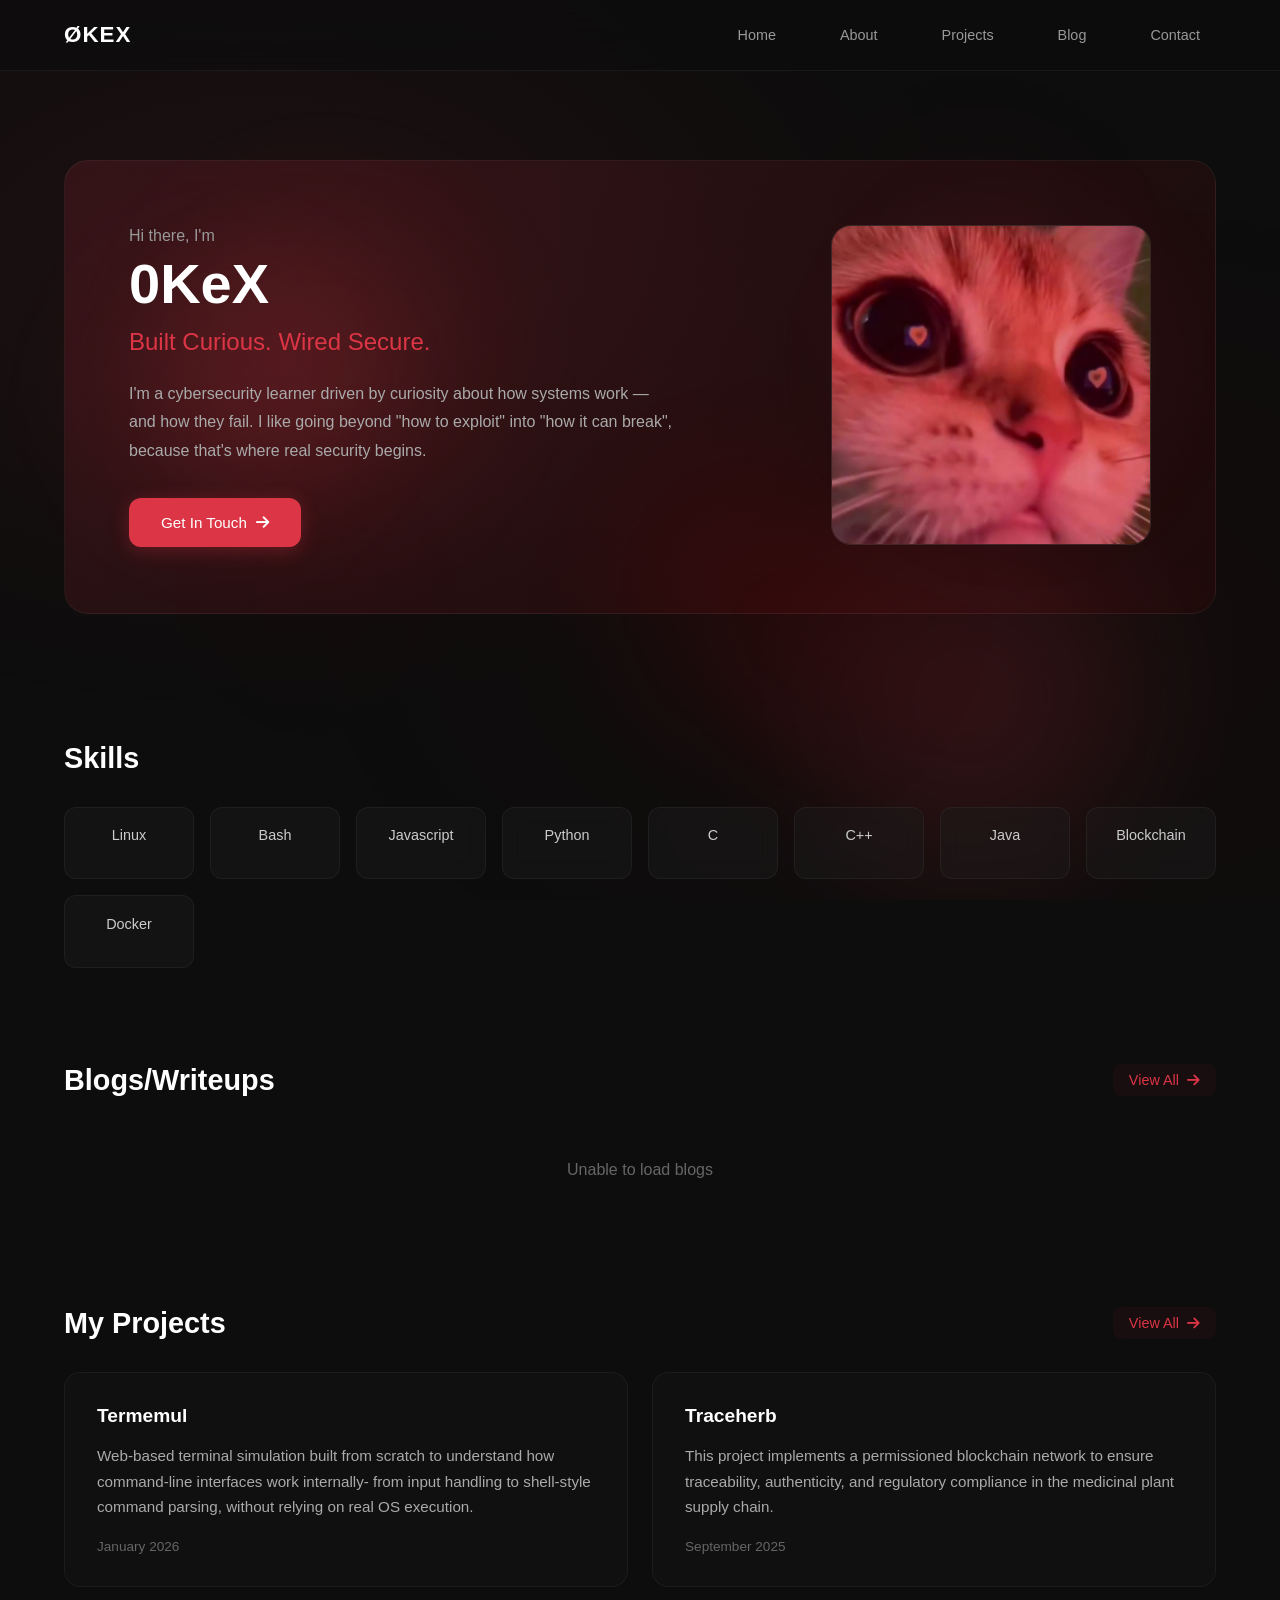
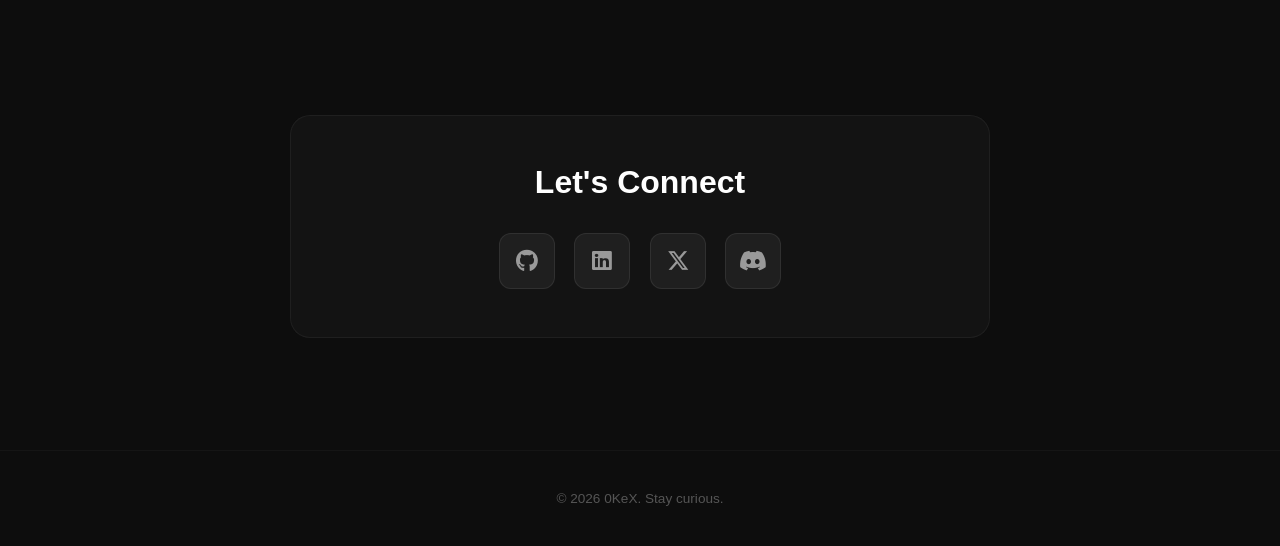
==== index.html @ 17fed975 "Design changes" ====
<!DOCTYPE html>
<html lang="en">

<head>
    <meta charset="UTF-8">
    <meta name="viewport" content="width=device-width, initial-scale=1.0">
    <link rel="stylesheet" href="https://cdnjs.cloudflare.com/ajax/libs/font-awesome/6.5.1/css/all.min.css">
    <title>0KeX - Portfolio</title>
    <style>
        * {
            margin: 0;
            padding: 0;
            box-sizing: border-box;
        }

        body {
            font-family: 'Inter', -apple-system, BlinkMacSystemFont, 'Segoe UI', sans-serif;
            background: #0d0d0d;
            color: #e8e8e8;
            overflow-x: hidden;
        }

        /* Subtle Background Graphics */
        .bg-graphics {
            position: fixed;
            top: 0;
            left: 0;
            width: 100%;
            height: 100%;
            z-index: 0;
            pointer-events: none;
            overflow: hidden;
        }

        /* Mesh gradient background */
        .bg-grid {
            position: absolute;
            top: 0;
            left: 0;
            width: 100%;
            height: 100%;
            background:
                radial-gradient(ellipse at 20% 30%, rgba(220, 53, 69, 0.08) 0%, transparent 50%),
                radial-gradient(ellipse at 80% 70%, rgba(139, 0, 0, 0.06) 0%, transparent 50%);
        }

        /* Subtle animated orbs */
        .bg-orb {
            position: absolute;
            border-radius: 50%;
            filter: blur(60px);
            opacity: 0.4;
            animation: float 20s infinite ease-in-out;
        }

        .bg-orb:nth-child(2) {
            width: 350px;
            height: 350px;
            background: radial-gradient(circle, rgba(220, 53, 69, 0.15), transparent 70%);
            top: 10%;
            right: 10%;
            animation-delay: 0s;
        }

        .bg-orb:nth-child(3) {
            width: 250px;
            height: 250px;
            background: radial-gradient(circle, rgba(139, 0, 0, 0.12), transparent 70%);
            bottom: 20%;
            left: 15%;
            animation-delay: 10s;
        }

        /* Blob Graphics */
        .bg-blob {
            position: absolute;
            filter: blur(40px);
            opacity: 0.5;
            animation: blobFloat 25s infinite ease-in-out;
        }

        .bg-blob:nth-child(4) {
            width: 500px;
            height: 500px;
            background: radial-gradient(circle, rgba(220, 53, 69, 0.35), rgba(220, 53, 69, 0.1) 50%, transparent 70%);
            top: 50%;
            right: 5%;
            border-radius: 45% 55% 60% 40% / 55% 45% 55% 45%;
            animation-delay: 0s;
        }

        .bg-blob:nth-child(5) {
            width: 450px;
            height: 450px;
            background: radial-gradient(circle, rgba(255, 69, 78, 0.3), rgba(255, 69, 78, 0.08) 50%, transparent 70%);
            top: 15%;
            left: 8%;
            border-radius: 60% 40% 50% 50% / 40% 60% 40% 60%;
            animation-delay: 8s;
        }

        .bg-blob:nth-child(6) {
            width: 400px;
            height: 400px;
            background: radial-gradient(circle, rgba(139, 0, 0, 0.32), rgba(139, 0, 0, 0.1) 50%, transparent 70%);
            bottom: 10%;
            right: 25%;
            border-radius: 50% 50% 40% 60% / 60% 40% 60% 40%;
            animation-delay: 15s;
        }

        .bg-blob:nth-child(7) {
            width: 380px;
            height: 380px;
            background: radial-gradient(circle, rgba(220, 53, 69, 0.28), rgba(220, 53, 69, 0.08) 50%, transparent 70%);
            bottom: 35%;
            left: 3%;
            border-radius: 55% 45% 55% 45% / 45% 55% 45% 55%;
            animation-delay: 20s;
        }

        @keyframes float {

            0%,
            100% {
                transform: translate(0, 0);
            }

            33% {
                transform: translate(30px, -30px);
            }

            66% {
                transform: translate(-20px, 20px);
            }
        }

        @keyframes blobFloat {

            0%,
            100% {
                transform: translate(0, 0) rotate(0deg);
                border-radius: 45% 55% 60% 40% / 55% 45% 55% 45%;
            }

            25% {
                transform: translate(30px, -40px) rotate(90deg);
                border-radius: 55% 45% 40% 60% / 45% 55% 45% 55%;
            }

            50% {
                transform: translate(-40px, 30px) rotate(180deg);
                border-radius: 50% 50% 60% 40% / 60% 40% 60% 40%;
            }

            75% {
                transform: translate(20px, 40px) rotate(270deg);
                border-radius: 60% 40% 50% 50% / 40% 60% 40% 60%;
            }
        }

        /* Header */
        header {
            position: fixed;
            top: 0;
            width: 100%;
            background: rgba(13, 13, 13, 0.7);
            backdrop-filter: blur(30px);
            padding: 1.2rem 5%;
            display: flex;
            justify-content: space-between;
            align-items: center;
            z-index: 1000;
            border-bottom: 1px solid rgba(255, 255, 255, 0.05);
        }

        .logo {
            font-size: 1.4rem;
            font-weight: 700;
            color: #fff;
            letter-spacing: 1px;
            text-decoration: none;
        }

        /* Navigation */
        nav {
            display: flex;
            gap: 2rem;
        }

        nav a {
            color: #999;
            text-decoration: none;
            font-size: 0.9rem;
            transition: all 0.3s;
            position: relative;
            padding: 0.5rem 1rem;
            border-radius: 8px;
        }

        nav a:hover,
        nav a.active {
            color: #fff;
            background: rgba(220, 53, 69, 0.1);
        }

        /* Mobile menu toggle */
        .menu-toggle {
            display: none;
            width: 30px;
            height: 30px;
            flex-direction: column;
            justify-content: space-around;
            cursor: pointer;
        }

        .menu-toggle span {
            width: 100%;
            height: 2px;
            background: #dc3545;
            transition: all 0.3s;
        }

        /* Main Content */
        main {
            position: relative;
            z-index: 1;
            padding-top: 80px;
        }

        .container {
            max-width: 1400px;
            margin: 0 auto;
            padding: 0 5%;
        }

        /* Hero Section - Modern Card Style */
        .hero {
            margin: 2rem 0;
        }

        .hero-card {
            background: linear-gradient(135deg, rgba(220, 53, 69, 0.15) 0%, rgba(139, 0, 0, 0.1) 100%);
            border-radius: 24px;
            padding: 4rem;
            display: grid;
            grid-template-columns: 1fr 320px;
            gap: 3rem;
            align-items: center;
            border: 1px solid rgba(255, 255, 255, 0.05);
            position: relative;
            overflow: hidden;
        }

        .hero-card::before {
            content: '';
            position: absolute;
            top: 0;
            right: 0;
            width: 400px;
            height: 400px;
            background: radial-gradient(circle, rgba(220, 53, 69, 0.1), transparent 70%);
            border-radius: 50%;
            filter: blur(40px);
        }

        .hero-content {
            position: relative;
            z-index: 1;
        }

        .hero-content .greeting {
            font-size: 1rem;
            color: #999;
            margin-bottom: 0.5rem;
        }

        .hero-content h1 {
            font-size: 3.5rem;
            color: #fff;
            margin-bottom: 0.8rem;
            font-weight: 700;
            line-height: 1.1;
        }

        .hero-content h2 {
            font-size: 1.5rem;
            color: #dc3545;
            margin-bottom: 1.5rem;
            font-weight: 400;
        }

        .hero-content p {
            line-height: 1.8;
            color: #aaa;
            margin-bottom: 2rem;
            max-width: 550px;
            font-size: 1rem;
        }

        .cta-button {
            display: inline-flex;
            align-items: center;
            gap: 0.6rem;
            padding: 1rem 2rem;
            background: #dc3545;
            color: #fff;
            text-decoration: none;
            transition: all 0.3s;
            font-size: 0.95rem;
            border-radius: 12px;
            font-weight: 500;
            box-shadow: 0 4px 20px rgba(220, 53, 69, 0.3);
        }

        .cta-button:hover {
            background: #c82333;
            transform: translateY(-2px);
            box-shadow: 0 6px 25px rgba(220, 53, 69, 0.4);
        }

        .hero-image {
            position: relative;
            z-index: 1;
        }

        .profile-pic {
            width: 100%;
            height: 320px;
            border-radius: 20px;
            object-fit: cover;
            border: 1px solid rgba(255, 255, 255, 0.1);
        }

        /* Section Styles */
        section {
            padding: 3rem 0;
        }

        .section-header {
            display: flex;
            justify-content: space-between;
            align-items: center;
            margin-bottom: 2rem;
        }

        .section-title {
            font-size: 1.8rem;
            color: #fff;
            font-weight: 600;
        }

        .more-link {
            color: #dc3545;
            text-decoration: none;
            font-size: 0.9rem;
            transition: all 0.3s;
            display: flex;
            align-items: center;
            gap: 0.5rem;
            padding: 0.5rem 1rem;
            border-radius: 8px;
            background: rgba(220, 53, 69, 0.05);
        }

        .more-link:hover {
            background: rgba(220, 53, 69, 0.1);
            gap: 0.8rem;
        }

        /* Grid Layout */
        .grid {
            display: grid;
            grid-template-columns: repeat(auto-fit, minmax(300px, 1fr));
            gap: 1.5rem;
        }

        /* Skills Grid - Compact Pills */
        #skills .grid {
            grid-template-columns: repeat(auto-fit, minmax(120px, 1fr));
            gap: 1rem;
        }

        .card {
            background: rgba(20, 20, 20, 0.5);
            border: 1px solid rgba(255, 255, 255, 0.05);
            padding: 2rem;
            transition: all 0.3s;
            cursor: pointer;
            border-radius: 16px;
            backdrop-filter: blur(10px);
        }

        /* Skill pills */
        #skills .card {
            padding: 1.2rem 1rem;
            text-align: center;
            background: rgba(30, 30, 30, 0.4);
            border-radius: 12px;
        }

        #skills .card h3 {
            font-size: 0.9rem;
            font-weight: 500;
            color: #ccc;
        }

        #skills .card:hover {
            background: rgba(220, 53, 69, 0.1);
            border-color: rgba(220, 53, 69, 0.3);
            transform: translateY(-3px);
        }

        #skills .card:hover h3 {
            color: #fff;
        }

        .card:hover {
            border-color: rgba(220, 53, 69, 0.3);
            transform: translateY(-5px);
            background: rgba(30, 30, 30, 0.7);
            box-shadow: 0 8px 30px rgba(0, 0, 0, 0.3);
        }

        .card h3 {
            color: #fff;
            margin-bottom: 1rem;
            font-size: 1.2rem;
            font-weight: 600;
        }

        .card p {
            color: #aaa;
            line-height: 1.7;
            font-size: 0.95rem;
        }

        .blog-meta {
            margin-top: 1.2rem;
            color: #666;
            font-size: 0.85rem;
            display: flex;
            gap: 0.5rem;
            align-items: center;
        }

        /* Connect Section */
        .connect {
            text-align: center;
            padding: 3rem 2rem;
            background: rgba(30, 30, 30, 0.4);
            border: 1px solid rgba(255, 255, 255, 0.05);
            margin: 2rem auto;
            max-width: 700px;
            border-radius: 20px;
            backdrop-filter: blur(10px);
        }

        .connect h2 {
            font-size: 2rem;
            color: #fff;
            margin-bottom: 2rem;
            font-weight: 600;
        }

        .social-links {
            display: flex;
            justify-content: center;
            gap: 1.2rem;
        }

        .social-icon {
            width: 56px;
            height: 56px;
            border-radius: 12px;
            background: rgba(40, 40, 40, 0.6);
            border: 1px solid rgba(255, 255, 255, 0.08);
            display: flex;
            align-items: center;
            justify-content: center;
            transition: all 0.3s;
            text-decoration: none;
            color: #999;
            font-size: 1.4rem;
        }

        .social-icon:hover {
            background: rgba(220, 53, 69, 0.15);
            border-color: rgba(220, 53, 69, 0.4);
            color: #dc3545;
            transform: translateY(-4px);
        }

        /* Footer */
        footer {
            text-align: center;
            padding: 2.5rem;
            color: #555;
            font-size: 0.85rem;
            border-top: 1px solid rgba(255, 255, 255, 0.03);
            margin-top: 2rem;
        }

        /* Loading State */
        .loading {
            text-align: center;
            color: #666;
            padding: 2rem;
        }

        /* Responsive */
        @media (max-width: 968px) {
            nav {
                position: fixed;
                top: 73px;
                right: -100%;
                width: 280px;
                height: calc(100vh - 73px);
                background: rgba(13, 13, 13, 0.98);
                backdrop-filter: blur(30px);
                flex-direction: column;
                gap: 0;
                padding: 2rem;
                border-left: 1px solid rgba(255, 255, 255, 0.05);
                transition: right 0.3s;
            }

            nav.active {
                right: 0;
            }

            nav a {
                padding: 1rem;
                border-bottom: 1px solid rgba(255, 255, 255, 0.05);
                border-radius: 0;
            }

            .menu-toggle {
                display: flex;
            }

            .hero-card {
                grid-template-columns: 1fr;
                padding: 2.5rem;
                text-align: center;
            }

            .hero-content h1 {
                font-size: 2.5rem;
            }

            .hero-image {
                order: -1;
            }

            .hero-content p {
                margin-left: auto;
                margin-right: auto;
            }

            #skills .grid {
                grid-template-columns: repeat(auto-fit, minmax(100px, 1fr));
            }
        }

        @media (max-width: 640px) {
            .hero-card {
                padding: 2rem 1.5rem;
            }

            .hero-content h1 {
                font-size: 2rem;
            }

            .section-title {
                font-size: 1.4rem;
            }

            .social-links {
                gap: 1rem;
            }

            .grid {
                grid-template-columns: 1fr;
            }

            #skills .grid {
                grid-template-columns: repeat(3, 1fr);
            }
        }
    </style>
</head>

<body>
    <!-- Background Graphics -->
    <div class="bg-graphics">
        <div class="bg-grid"></div>
        <div class="bg-orb"></div>
        <div class="bg-orb"></div>
        <div class="bg-blob"></div>
        <div class="bg-blob"></div>
        <div class="bg-blob"></div>
        <div class="bg-blob"></div>
    </div>

    <!-- Header -->
    <header>
        <a href="index.html" class="logo">ØKEX</a>
        <div class="menu-toggle" onclick="toggleMenu()">
            <span></span>
            <span></span>
            <span></span>
        </div>
        <nav id="nav">
            <a href="index.html">Home</a>
            <a href="about.html">About</a>
            <a href="projects.html">Projects</a>
            <a href="blogs.html">Blog</a>
            <a href="contact.html">Contact</a>
        </nav>
    </header>

    <!-- Main Content -->
    <main>
        <div class="container">
            <!-- Hero Section -->
            <section id="home" class="hero">
                <div class="hero-card">
                    <div class="hero-content">
                        <div class="greeting">Hi there, I'm</div>
                        <h1>0KeX</h1>
                        <h2>Built Curious. Wired Secure.</h2>
                        <p>I'm a cybersecurity learner driven by curiosity about how systems work — and how they fail. I
                            like going beyond "how to exploit" into "how it can break", because that's where real
                            security
                            begins.</p>
                        <a href="contact.html" class="cta-button">
                            Get In Touch
                            <i class="fas fa-arrow-right"></i>
                        </a>
                    </div>
                    <div class="hero-image">
                        <img src="/sources/pic.jpg" alt="Profile" class="profile-pic">
                    </div>
                </div>
            </section>

            <!-- Skills Section -->
            <section id="skills">
                <div class="section-header">
                    <h2 class="section-title">Skills</h2>
                </div>
                <div class="grid">
                    <div class="card">
                        <h3>Linux</h3>
                    </div>
                    <div class="card">
                        <h3>Bash</h3>
                    </div>
                    <div class="card">
                        <h3>Javascript</h3>
                    </div>
                    <div class="card">
                        <h3>Python</h3>
                    </div>
                    <div class="card">
                        <h3>C</h3>
                    </div>
                    <div class="card">
                        <h3>C++</h3>
                    </div>
                    <div class="card">
                        <h3>Java</h3>
                    </div>
                    <div class="card">
                        <h3>Blockchain</h3>
                    </div>
                    <div class="card">
                        <h3>Docker</h3>
                    </div>
                </div>
            </section>

            <!-- Blogs Section -->
            <section id="blog">
                <div class="section-header">
                    <h2 class="section-title">Blogs/Writeups</h2>
                    <a href="blogs.html" class="more-link">
                        View All
                        <i class="fas fa-arrow-right"></i>
                    </a>
                </div>
                <div class="grid" id="blogsContainer">
                    <div class="loading">Loading recent blogs...</div>
                </div>
            </section>

            <!-- Projects Section -->
            <section id="projects">
                <div class="section-header">
                    <h2 class="section-title">My Projects</h2>
                    <a href="projects.html" class="more-link">
                        View All
                        <i class="fas fa-arrow-right"></i>
                    </a>
                </div>
                <div class="grid">
                    <div class="card">
                        <h3>Termemul</h3>
                        <p>Web-based terminal simulation built from scratch to understand how command-line interfaces
                            work internally- from input handling to shell-style command parsing, without relying on real
                            OS execution.</p>
                        <div class="blog-meta">January 2026</div>
                    </div>
                    <div class="card">
                        <h3>Traceherb</h3>
                        <p>This project implements a permissioned blockchain network to ensure traceability,
                            authenticity, and regulatory compliance in the medicinal plant supply chain.</p>
                        <div class="blog-meta">September 2025</div>
                    </div>
                </div>
            </section>

            <!-- Connect Section -->
            <section id="contact">
                <div class="connect">
                    <h2>Let's Connect</h2>
                    <div class="social-links">
                        <a href="https://github.com/amkx1" target="_blank" class="social-icon" title="GitHub">
                            <i class="fab fa-github"></i>
                        </a>
                        <a href="https://linkedin.com/in/ankita-m-kumar-b6a624327" target="_blank" class="social-icon"
                            title="LinkedIn">
                            <i class="fab fa-linkedin"></i>
                        </a>
                        <a href="https://x.com/ankita01mk" target="_blank" class="social-icon" title="X (Twitter)">
                            <i class="fab fa-x-twitter"></i>
                        </a>
                        <a href="https://discord.com/users/kexilie" target="_blank" class="social-icon" title="Discord">
                            <i class="fab fa-discord"></i>
                        </a>
                    </div>
                </div>
            </section>
        </div>
    </main>

    <!-- Footer -->
    <footer>
        <p>© 2026 0KeX. Stay curious.</p>
    </footer>

    <script>
        // Mobile menu toggle
        function toggleMenu() {
            const nav = document.getElementById('nav');
            nav.classList.toggle('active');
        }

        // Load 3 most recent blogs from blogs.json
        async function loadRecentBlogs() {
            try {
                const response = await fetch('blogs.json');
                const data = await response.json();

                const recentBlogs = data.blogs.slice(0, 3);

                const container = document.getElementById('blogsContainer');
                container.innerHTML = '';

                recentBlogs.forEach(blog => {
                    const card = document.createElement('div');
                    card.className = 'card';
                    card.innerHTML = `
                        <h3>${blog.title}</h3>
                        <p>${blog.excerpt}</p>
                        <div class="blog-meta">${blog.date} • ${blog.category}</div>
                    `;
                    card.onclick = () => window.location.href = `blog.html?id=${blog.id}`;
                    container.appendChild(card);
                });
            } catch (error) {
                console.error('Error loading blogs:', error);
                document.getElementById('blogsContainer').innerHTML = '<div class="loading">Unable to load blogs</div>';
            }
        }

        loadRecentBlogs();
    </script>
</body>

</html>
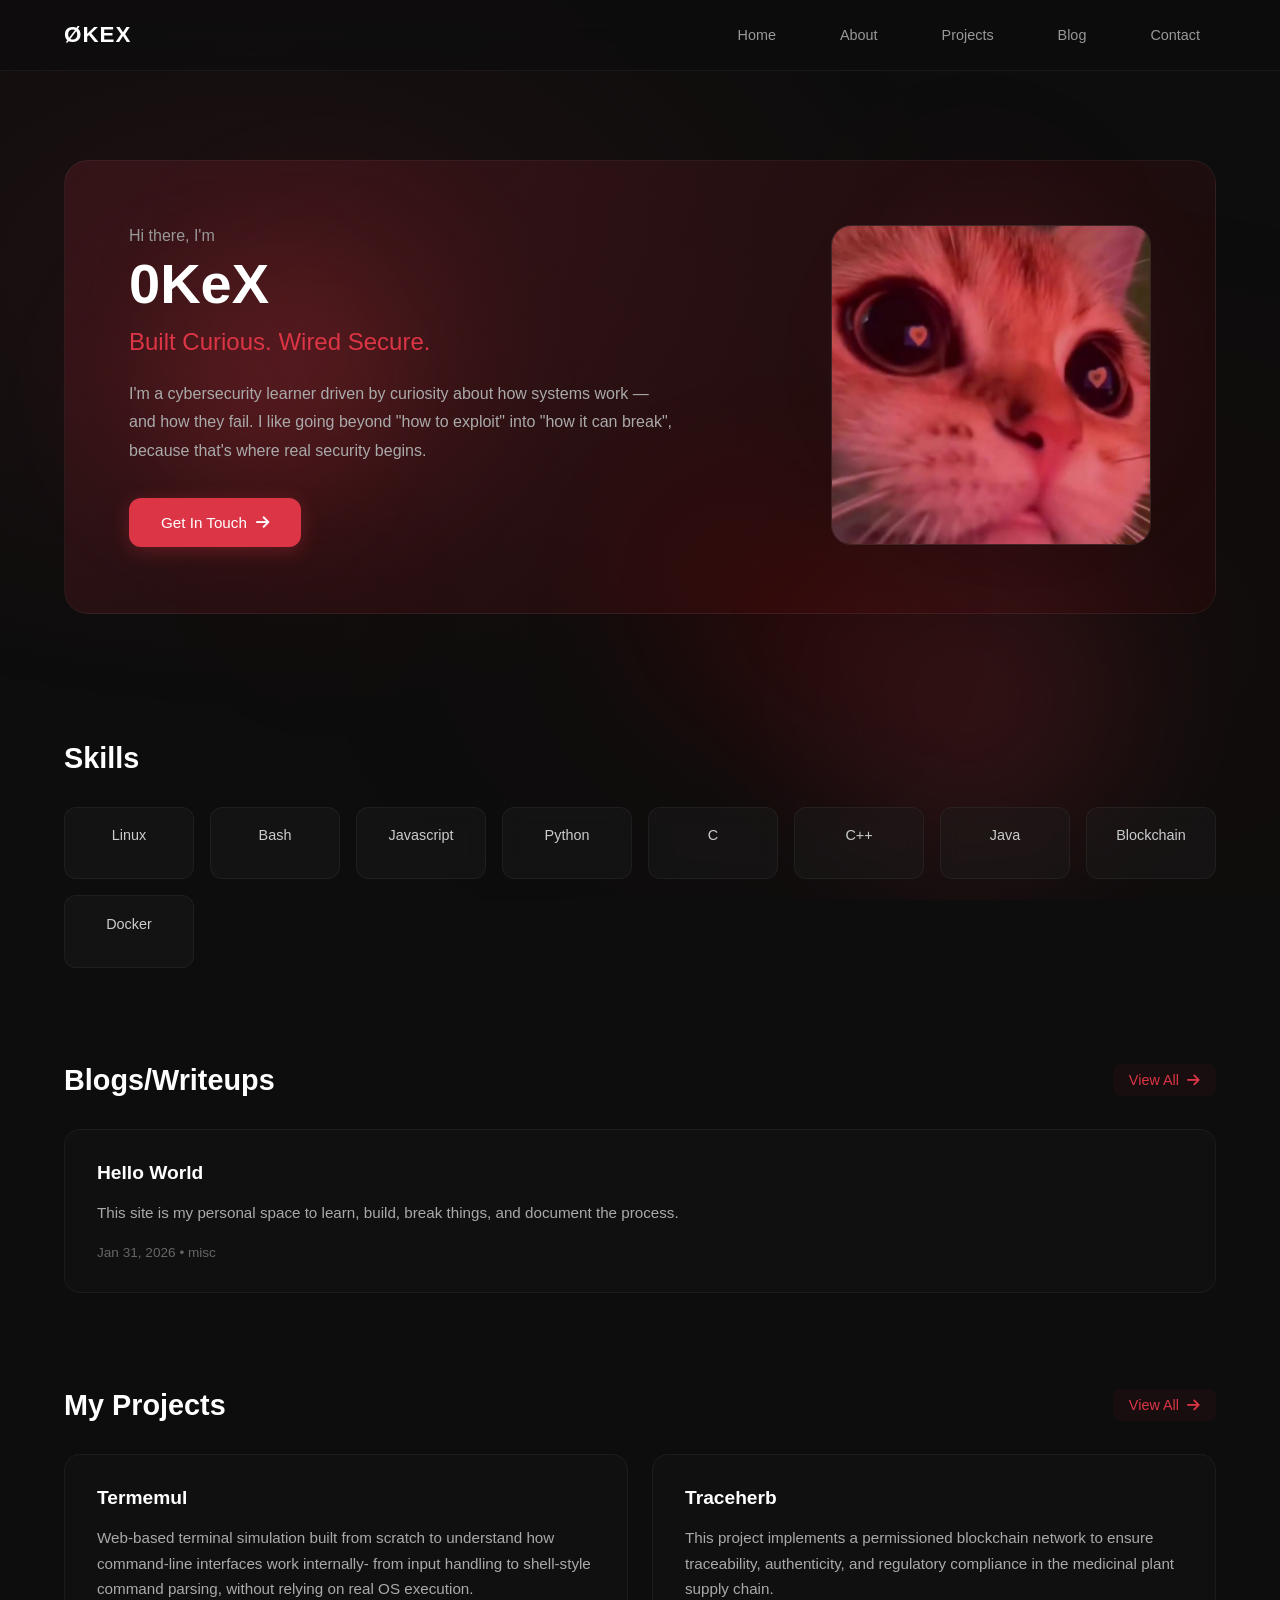
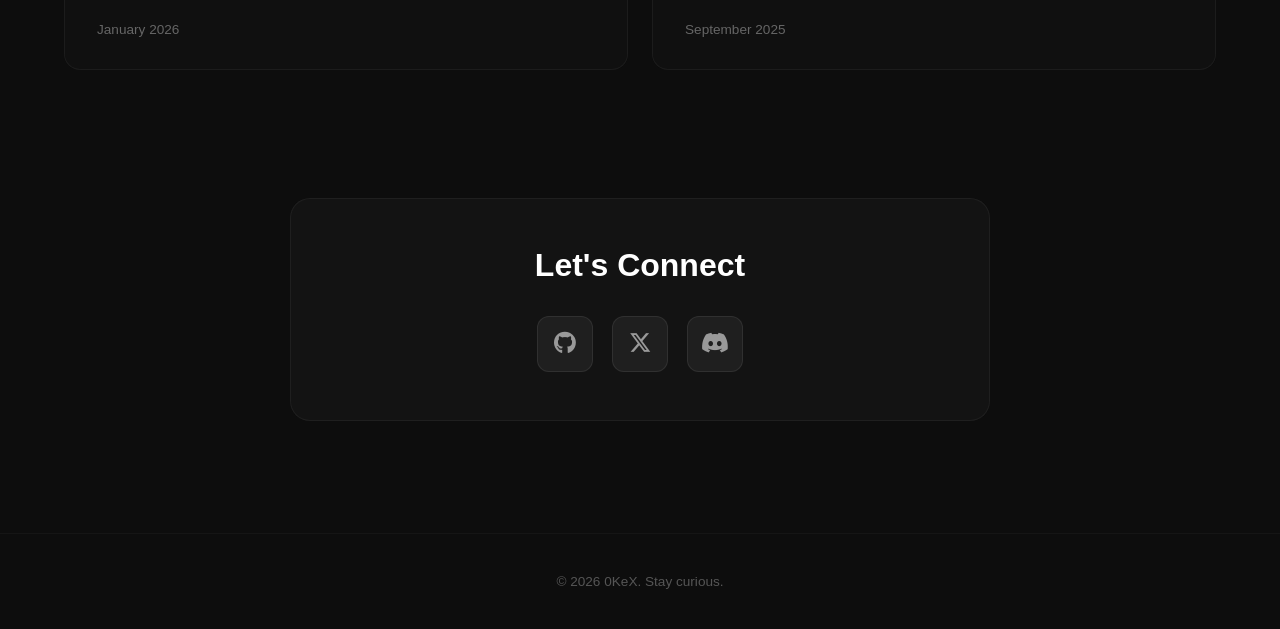
==== commit 4849b018: "minor changes" ====
--- a/index.html
+++ b/index.html
@@ -729,10 +729,6 @@
                         <a href="https://github.com/amkx1" target="_blank" class="social-icon" title="GitHub">
                             <i class="fab fa-github"></i>
                         </a>
-                        <a href="https://linkedin.com/in/ankita-m-kumar-b6a624327" target="_blank" class="social-icon"
-                            title="LinkedIn">
-                            <i class="fab fa-linkedin"></i>
-                        </a>
                         <a href="https://x.com/ankita01mk" target="_blank" class="social-icon" title="X (Twitter)">
                             <i class="fab fa-x-twitter"></i>
                         </a>
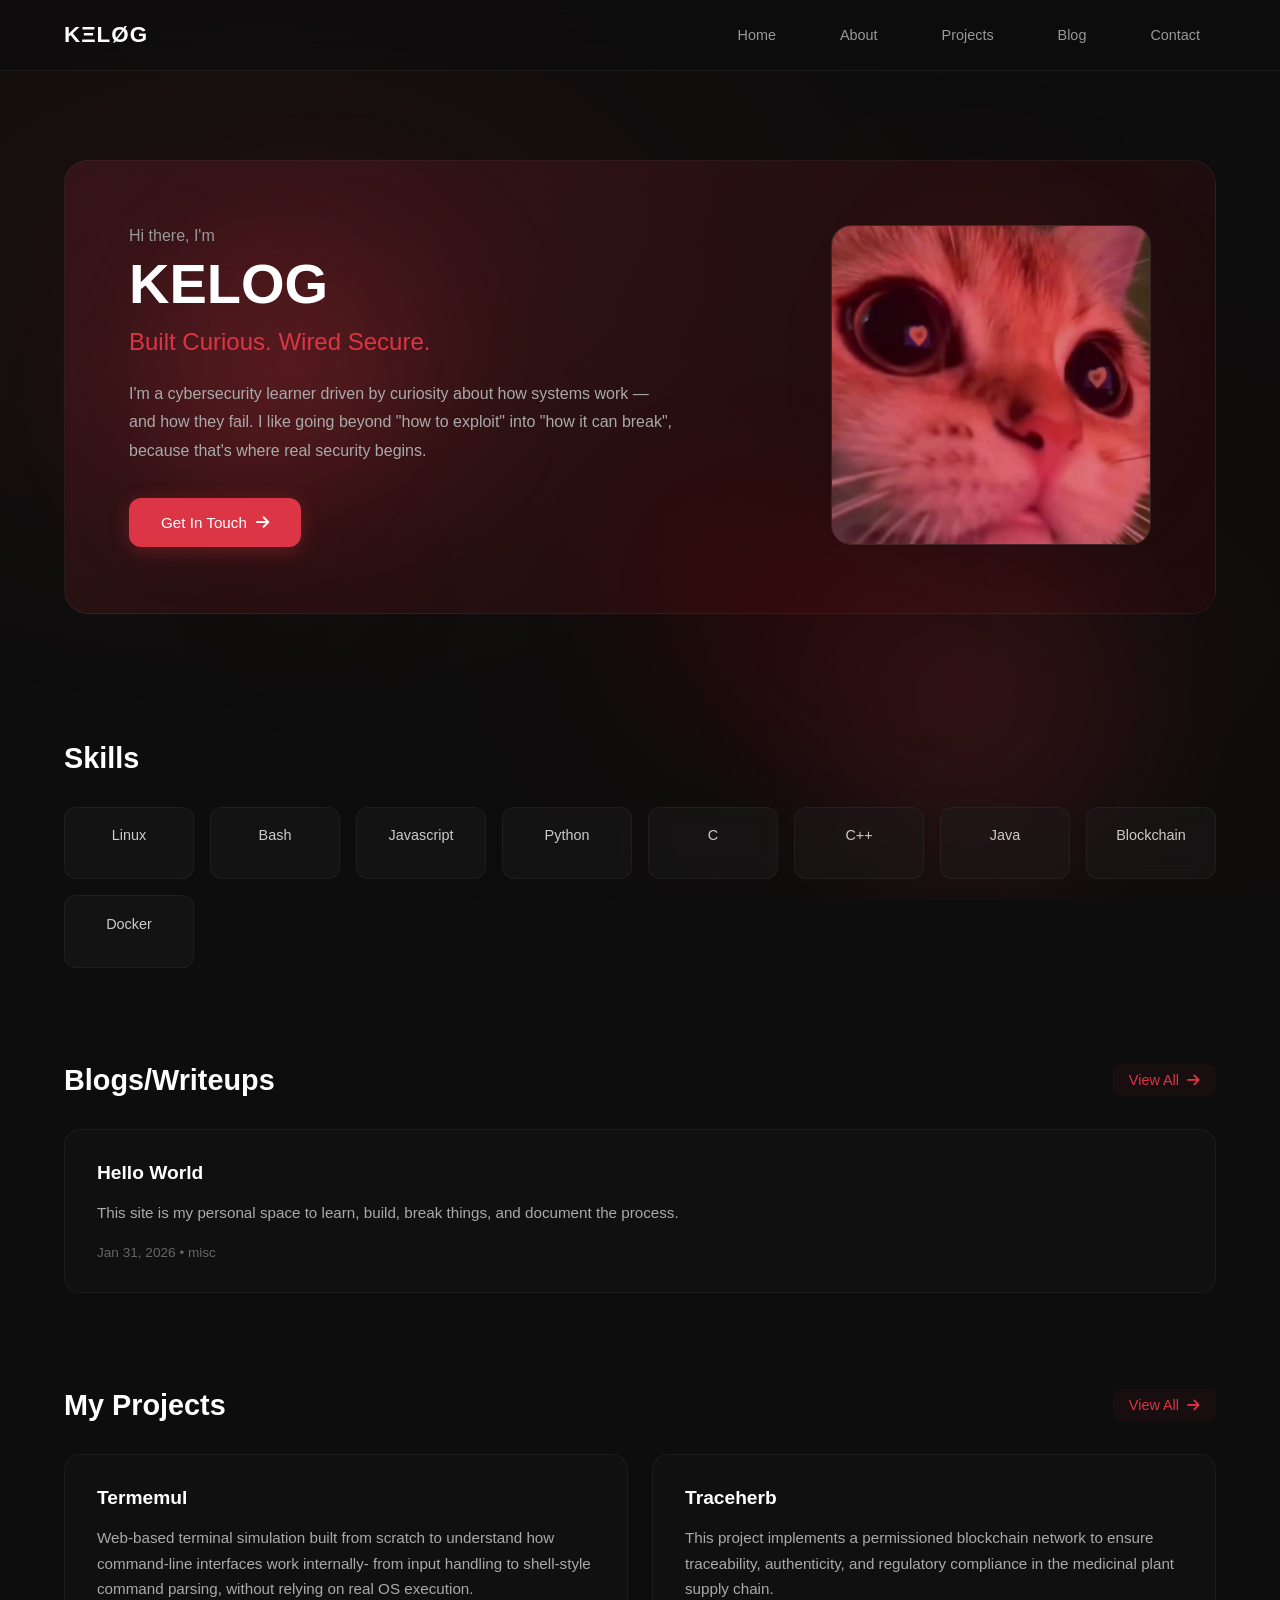
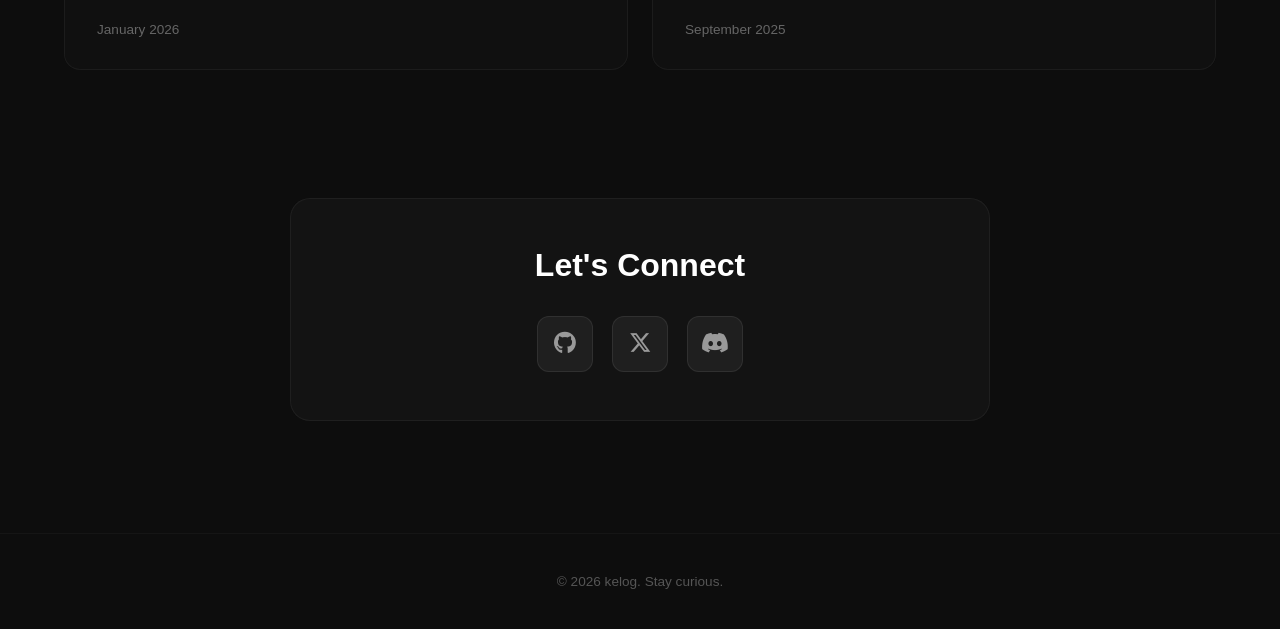
==== commit ee3e2d4e: "updates" ====
--- a/index.html
+++ b/index.html
@@ -5,7 +5,7 @@
     <meta charset="UTF-8">
     <meta name="viewport" content="width=device-width, initial-scale=1.0">
     <link rel="stylesheet" href="https://cdnjs.cloudflare.com/ajax/libs/font-awesome/6.5.1/css/all.min.css">
-    <title>0KeX - Portfolio</title>
+    <title>K3L0G </title>
     <style>
         * {
             margin: 0;
@@ -605,7 +605,7 @@
 
     <!-- Header -->
     <header>
-        <a href="index.html" class="logo">ØKEX</a>
+        <a href="index.html" class="logo">KΞLØG</a>
         <div class="menu-toggle" onclick="toggleMenu()">
             <span></span>
             <span></span>
@@ -628,7 +628,7 @@
                 <div class="hero-card">
                     <div class="hero-content">
                         <div class="greeting">Hi there, I'm</div>
-                        <h1>0KeX</h1>
+                        <h1>KELOG</h1>
                         <h2>Built Curious. Wired Secure.</h2>
                         <p>I'm a cybersecurity learner driven by curiosity about how systems work — and how they fail. I
                             like going beyond "how to exploit" into "how it can break", because that's where real
@@ -732,7 +732,7 @@
                         <a href="https://x.com/ankita01mk" target="_blank" class="social-icon" title="X (Twitter)">
                             <i class="fab fa-x-twitter"></i>
                         </a>
-                        <a href="https://discord.com/users/kexilie" target="_blank" class="social-icon" title="Discord">
+                        <a href="https://discord.com/users/k3l0g" target="_blank" class="social-icon" title="Discord">
                             <i class="fab fa-discord"></i>
                         </a>
                     </div>
@@ -743,7 +743,7 @@
 
     <!-- Footer -->
     <footer>
-        <p>© 2026 0KeX. Stay curious.</p>
+        <p>© 2026 kelog. Stay curious.</p>
     </footer>
 
     <script>
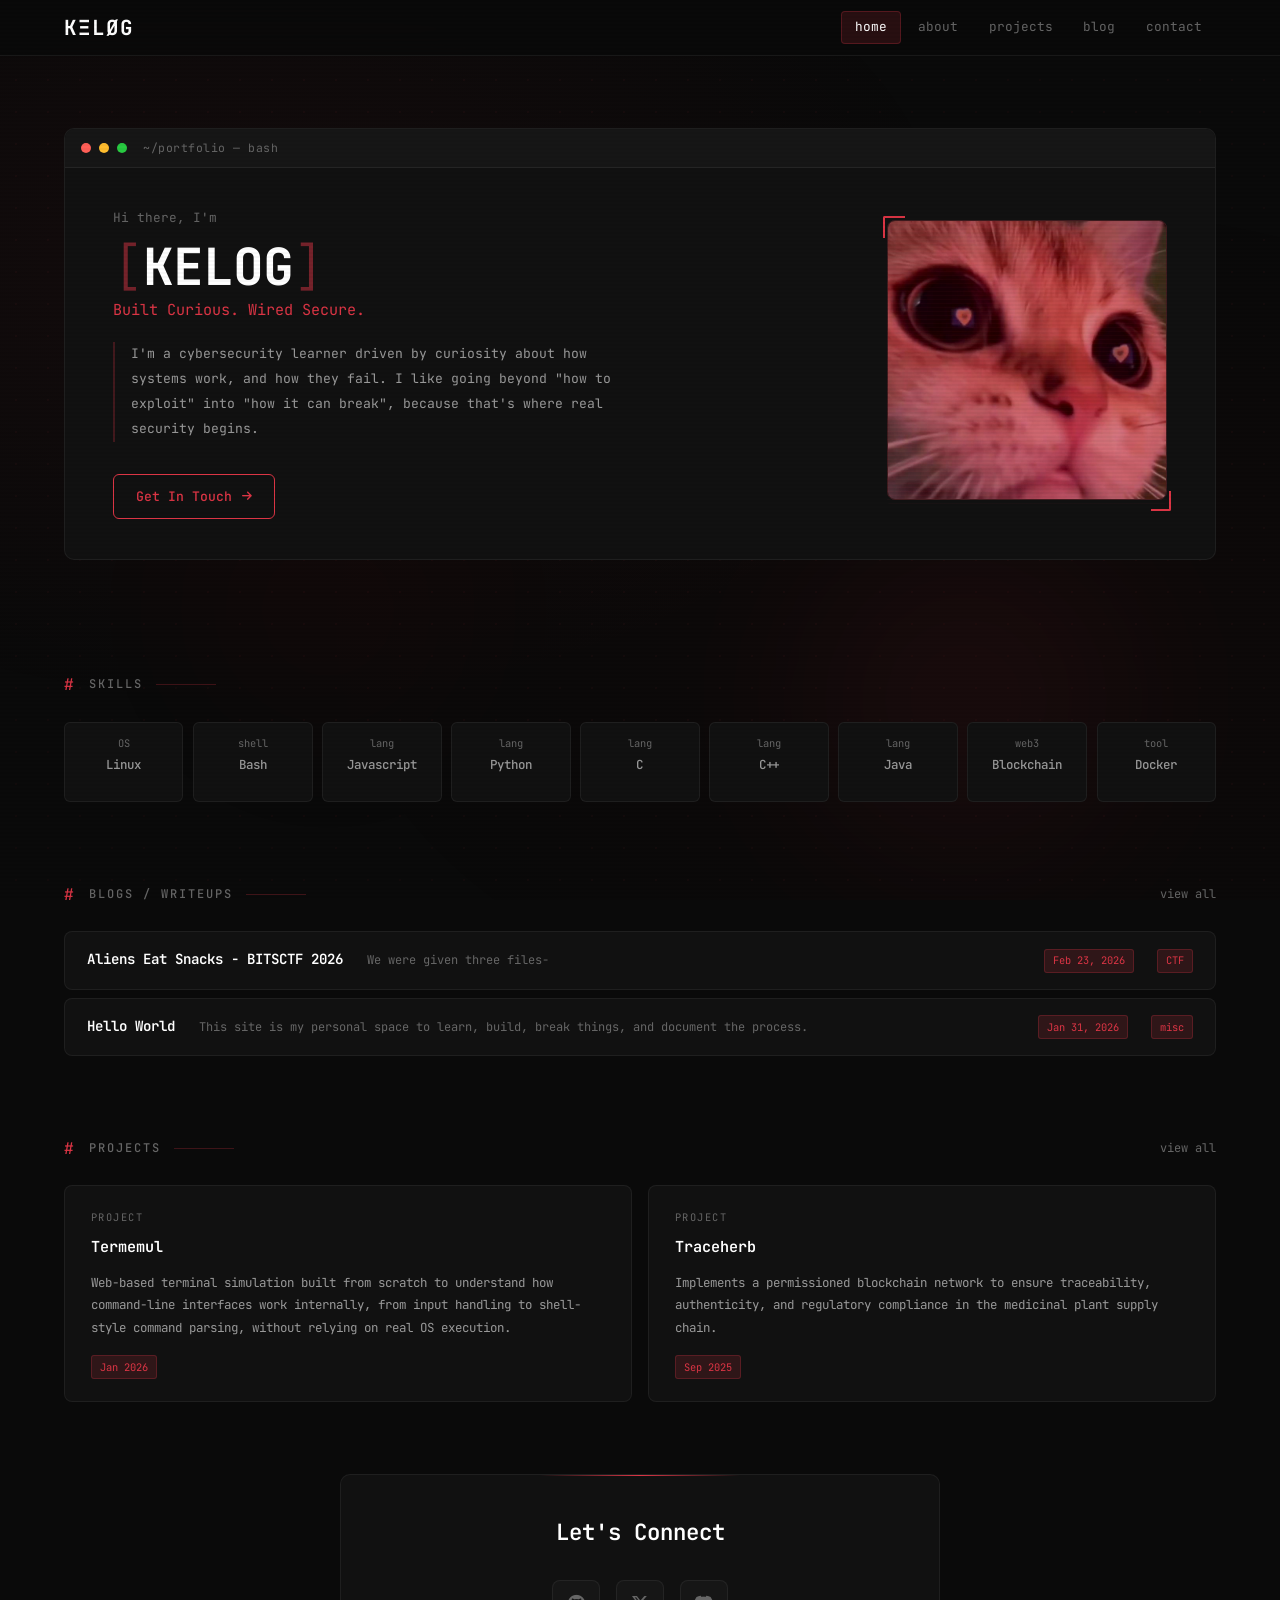
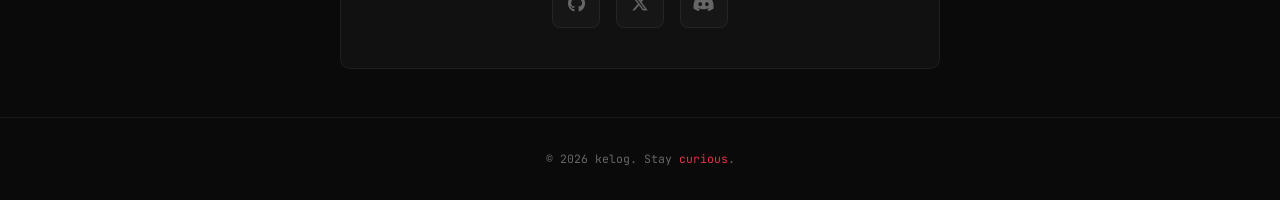
==== commit 1b955031: "design update" ====
--- a/index.html
+++ b/index.html
@@ -5,724 +5,308 @@
     <meta charset="UTF-8">
     <meta name="viewport" content="width=device-width, initial-scale=1.0">
     <link rel="stylesheet" href="https://cdnjs.cloudflare.com/ajax/libs/font-awesome/6.5.1/css/all.min.css">
-    <title>K3L0G </title>
+    <link
+        href="https://fonts.googleapis.com/css2?family=JetBrains+Mono:wght@300;400;500;600;700&family=Fira+Code:wght@300;400;500&display=swap"
+        rel="stylesheet">
+    <link rel="stylesheet" href="style.css">
+    <title>kelog</title>
     <style>
-        * {
-            margin: 0;
-            padding: 0;
-            box-sizing: border-box;
-        }
-
-        body {
-            font-family: 'Inter', -apple-system, BlinkMacSystemFont, 'Segoe UI', sans-serif;
-            background: #0d0d0d;
-            color: #e8e8e8;
-            overflow-x: hidden;
-        }
-
-        /* Subtle Background Graphics */
-        .bg-graphics {
-            position: fixed;
-            top: 0;
-            left: 0;
+        /* ── INDEX-SPECIFIC ONLY ── */
+
+        /* Hero layout */
+        .hero {
+            margin: 2rem 0;
+        }
+
+        .hero .window-body {
+            padding: 2.5rem 3rem;
+            display: grid;
+            grid-template-columns: 1fr 280px;
+            gap: 3rem;
+            align-items: center;
+        }
+
+        .hero-name {
+            font-size: 3.2rem;
+            font-weight: 700;
+            color: #fff;
+            line-height: 1;
+            margin: 0.8rem 0 0.4rem;
+            letter-spacing: -1px;
+        }
+
+        .hero-name .bracket {
+            color: rgba(220, 53, 69, 0.5);
+            font-weight: 300;
+        }
+
+        .hero-tagline {
+            font-size: 0.95rem;
+            color: var(--red);
+            margin-bottom: 1.2rem;
+        }
+
+        .hero-bio {
+            font-size: 0.82rem;
+            color: var(--text-mid);
+            line-height: 1.9;
+            margin-bottom: 2rem;
+            max-width: 520px;
+            border-left: 2px solid var(--border-red);
+            padding-left: 1rem;
+        }
+
+        /* Profile image */
+        .hero-image {
+            position: relative;
+        }
+
+        .profile-pic {
             width: 100%;
-            height: 100%;
-            z-index: 0;
-            pointer-events: none;
-            overflow: hidden;
-        }
-
-        /* Mesh gradient background */
-        .bg-grid {
+            height: 280px;
+            border-radius: 8px;
+            object-fit: cover;
+            border: 1px solid var(--border-red);
+            filter: grayscale(20%) contrast(1.05);
+        }
+
+        .hero-image::after {
+            content: '';
             position: absolute;
             top: 0;
             left: 0;
             width: 100%;
             height: 100%;
-            background:
-                radial-gradient(ellipse at 20% 30%, rgba(220, 53, 69, 0.08) 0%, transparent 50%),
-                radial-gradient(ellipse at 80% 70%, rgba(139, 0, 0, 0.06) 0%, transparent 50%);
-        }
-
-        /* Subtle animated orbs */
-        .bg-orb {
-            position: absolute;
-            border-radius: 50%;
-            filter: blur(60px);
-            opacity: 0.4;
-            animation: float 20s infinite ease-in-out;
-        }
-
-        .bg-orb:nth-child(2) {
-            width: 350px;
-            height: 350px;
-            background: radial-gradient(circle, rgba(220, 53, 69, 0.15), transparent 70%);
-            top: 10%;
-            right: 10%;
-            animation-delay: 0s;
-        }
-
-        .bg-orb:nth-child(3) {
-            width: 250px;
-            height: 250px;
-            background: radial-gradient(circle, rgba(139, 0, 0, 0.12), transparent 70%);
-            bottom: 20%;
-            left: 15%;
-            animation-delay: 10s;
-        }
-
-        /* Blob Graphics */
-        .bg-blob {
-            position: absolute;
-            filter: blur(40px);
-            opacity: 0.5;
-            animation: blobFloat 25s infinite ease-in-out;
-        }
-
-        .bg-blob:nth-child(4) {
-            width: 500px;
-            height: 500px;
-            background: radial-gradient(circle, rgba(220, 53, 69, 0.35), rgba(220, 53, 69, 0.1) 50%, transparent 70%);
-            top: 50%;
-            right: 5%;
-            border-radius: 45% 55% 60% 40% / 55% 45% 55% 45%;
-            animation-delay: 0s;
-        }
-
-        .bg-blob:nth-child(5) {
-            width: 450px;
-            height: 450px;
-            background: radial-gradient(circle, rgba(255, 69, 78, 0.3), rgba(255, 69, 78, 0.08) 50%, transparent 70%);
-            top: 15%;
-            left: 8%;
-            border-radius: 60% 40% 50% 50% / 40% 60% 40% 60%;
-            animation-delay: 8s;
-        }
-
-        .bg-blob:nth-child(6) {
-            width: 400px;
-            height: 400px;
-            background: radial-gradient(circle, rgba(139, 0, 0, 0.32), rgba(139, 0, 0, 0.1) 50%, transparent 70%);
-            bottom: 10%;
-            right: 25%;
-            border-radius: 50% 50% 40% 60% / 60% 40% 60% 40%;
-            animation-delay: 15s;
-        }
-
-        .bg-blob:nth-child(7) {
-            width: 380px;
-            height: 380px;
-            background: radial-gradient(circle, rgba(220, 53, 69, 0.28), rgba(220, 53, 69, 0.08) 50%, transparent 70%);
-            bottom: 35%;
-            left: 3%;
-            border-radius: 55% 45% 55% 45% / 45% 55% 45% 55%;
-            animation-delay: 20s;
-        }
-
-        @keyframes float {
-
-            0%,
-            100% {
-                transform: translate(0, 0);
-            }
-
-            33% {
-                transform: translate(30px, -30px);
-            }
-
-            66% {
-                transform: translate(-20px, 20px);
-            }
-        }
-
-        @keyframes blobFloat {
-
-            0%,
-            100% {
-                transform: translate(0, 0) rotate(0deg);
-                border-radius: 45% 55% 60% 40% / 55% 45% 55% 45%;
-            }
-
-            25% {
-                transform: translate(30px, -40px) rotate(90deg);
-                border-radius: 55% 45% 40% 60% / 45% 55% 45% 55%;
-            }
-
-            50% {
-                transform: translate(-40px, 30px) rotate(180deg);
-                border-radius: 50% 50% 60% 40% / 60% 40% 60% 40%;
-            }
-
-            75% {
-                transform: translate(20px, 40px) rotate(270deg);
-                border-radius: 60% 40% 50% 50% / 40% 60% 40% 60%;
-            }
-        }
-
-        /* Header */
-        header {
-            position: fixed;
-            top: 0;
-            width: 100%;
-            background: rgba(13, 13, 13, 0.7);
-            backdrop-filter: blur(30px);
-            padding: 1.2rem 5%;
-            display: flex;
-            justify-content: space-between;
-            align-items: center;
-            z-index: 1000;
-            border-bottom: 1px solid rgba(255, 255, 255, 0.05);
-        }
-
-        .logo {
-            font-size: 1.4rem;
-            font-weight: 700;
-            color: #fff;
-            letter-spacing: 1px;
-            text-decoration: none;
-        }
-
-        /* Navigation */
-        nav {
-            display: flex;
-            gap: 2rem;
-        }
-
-        nav a {
-            color: #999;
-            text-decoration: none;
-            font-size: 0.9rem;
-            transition: all 0.3s;
-            position: relative;
-            padding: 0.5rem 1rem;
+            background: repeating-linear-gradient(0deg,
+                    transparent, transparent 3px,
+                    rgba(220, 53, 69, 0.03) 3px, rgba(220, 53, 69, 0.03) 4px);
             border-radius: 8px;
-        }
-
-        nav a:hover,
-        nav a.active {
-            color: #fff;
-            background: rgba(220, 53, 69, 0.1);
-        }
-
-        /* Mobile menu toggle */
-        .menu-toggle {
-            display: none;
-            width: 30px;
-            height: 30px;
-            flex-direction: column;
-            justify-content: space-around;
-            cursor: pointer;
-        }
-
-        .menu-toggle span {
-            width: 100%;
-            height: 2px;
-            background: #dc3545;
-            transition: all 0.3s;
-        }
-
-        /* Main Content */
-        main {
-            position: relative;
-            z-index: 1;
-            padding-top: 80px;
-        }
-
-        .container {
-            max-width: 1400px;
-            margin: 0 auto;
-            padding: 0 5%;
-        }
-
-        /* Hero Section - Modern Card Style */
-        .hero {
-            margin: 2rem 0;
-        }
-
-        .hero-card {
-            background: linear-gradient(135deg, rgba(220, 53, 69, 0.15) 0%, rgba(139, 0, 0, 0.1) 100%);
-            border-radius: 24px;
-            padding: 4rem;
-            display: grid;
-            grid-template-columns: 1fr 320px;
-            gap: 3rem;
-            align-items: center;
-            border: 1px solid rgba(255, 255, 255, 0.05);
-            position: relative;
-            overflow: hidden;
-        }
-
-        .hero-card::before {
+            pointer-events: none;
+        }
+
+        .hero-image::before {
             content: '';
             position: absolute;
-            top: 0;
-            right: 0;
-            width: 400px;
-            height: 400px;
-            background: radial-gradient(circle, rgba(220, 53, 69, 0.1), transparent 70%);
-            border-radius: 50%;
-            filter: blur(40px);
-        }
-
-        .hero-content {
-            position: relative;
+            top: -4px;
+            left: -4px;
+            width: 20px;
+            height: 20px;
+            border-top: 2px solid var(--red);
+            border-left: 2px solid var(--red);
             z-index: 1;
-        }
-
-        .hero-content .greeting {
-            font-size: 1rem;
-            color: #999;
-            margin-bottom: 0.5rem;
-        }
-
-        .hero-content h1 {
-            font-size: 3.5rem;
-            color: #fff;
-            margin-bottom: 0.8rem;
-            font-weight: 700;
-            line-height: 1.1;
-        }
-
-        .hero-content h2 {
-            font-size: 1.5rem;
-            color: #dc3545;
-            margin-bottom: 1.5rem;
-            font-weight: 400;
-        }
-
-        .hero-content p {
-            line-height: 1.8;
-            color: #aaa;
-            margin-bottom: 2rem;
-            max-width: 550px;
-            font-size: 1rem;
-        }
-
-        .cta-button {
-            display: inline-flex;
-            align-items: center;
-            gap: 0.6rem;
-            padding: 1rem 2rem;
-            background: #dc3545;
-            color: #fff;
-            text-decoration: none;
-            transition: all 0.3s;
-            font-size: 0.95rem;
-            border-radius: 12px;
-            font-weight: 500;
-            box-shadow: 0 4px 20px rgba(220, 53, 69, 0.3);
-        }
-
-        .cta-button:hover {
-            background: #c82333;
-            transform: translateY(-2px);
-            box-shadow: 0 6px 25px rgba(220, 53, 69, 0.4);
-        }
-
-        .hero-image {
-            position: relative;
+            border-radius: 2px 0 0 0;
+        }
+
+        .img-corner-br {
+            position: absolute;
+            bottom: -4px;
+            right: -4px;
+            width: 20px;
+            height: 20px;
+            border-bottom: 2px solid var(--red);
+            border-right: 2px solid var(--red);
             z-index: 1;
-        }
-
-        .profile-pic {
-            width: 100%;
-            height: 320px;
-            border-radius: 20px;
-            object-fit: cover;
-            border: 1px solid rgba(255, 255, 255, 0.1);
-        }
-
-        /* Section Styles */
-        section {
-            padding: 3rem 0;
-        }
-
-        .section-header {
+            border-radius: 0 0 2px 0;
+        }
+
+        /* Blog list — single column with inline layout */
+        #blog .grid {
+            grid-template-columns: 1fr;
+            gap: 0.5rem;
+        }
+
+        #blog .card {
             display: flex;
-            justify-content: space-between;
-            align-items: center;
-            margin-bottom: 2rem;
-        }
-
-        .section-title {
-            font-size: 1.8rem;
-            color: #fff;
-            font-weight: 600;
-        }
-
-        .more-link {
-            color: #dc3545;
-            text-decoration: none;
-            font-size: 0.9rem;
-            transition: all 0.3s;
-            display: flex;
-            align-items: center;
-            gap: 0.5rem;
-            padding: 0.5rem 1rem;
-            border-radius: 8px;
-            background: rgba(220, 53, 69, 0.05);
-        }
-
-        .more-link:hover {
-            background: rgba(220, 53, 69, 0.1);
-            gap: 0.8rem;
-        }
-
-        /* Grid Layout */
-        .grid {
-            display: grid;
-            grid-template-columns: repeat(auto-fit, minmax(300px, 1fr));
+            align-items: baseline;
             gap: 1.5rem;
-        }
-
-        /* Skills Grid - Compact Pills */
-        #skills .grid {
-            grid-template-columns: repeat(auto-fit, minmax(120px, 1fr));
-            gap: 1rem;
-        }
-
-        .card {
-            background: rgba(20, 20, 20, 0.5);
-            border: 1px solid rgba(255, 255, 255, 0.05);
-            padding: 2rem;
-            transition: all 0.3s;
-            cursor: pointer;
-            border-radius: 16px;
-            backdrop-filter: blur(10px);
-        }
-
-        /* Skill pills */
-        #skills .card {
-            padding: 1.2rem 1rem;
-            text-align: center;
-            background: rgba(30, 30, 30, 0.4);
-            border-radius: 12px;
-        }
-
-        #skills .card h3 {
-            font-size: 0.9rem;
-            font-weight: 500;
-            color: #ccc;
-        }
-
-        #skills .card:hover {
-            background: rgba(220, 53, 69, 0.1);
-            border-color: rgba(220, 53, 69, 0.3);
-            transform: translateY(-3px);
-        }
-
-        #skills .card:hover h3 {
-            color: #fff;
-        }
-
-        .card:hover {
-            border-color: rgba(220, 53, 69, 0.3);
-            transform: translateY(-5px);
-            background: rgba(30, 30, 30, 0.7);
-            box-shadow: 0 8px 30px rgba(0, 0, 0, 0.3);
-        }
-
-        .card h3 {
-            color: #fff;
-            margin-bottom: 1rem;
-            font-size: 1.2rem;
-            font-weight: 600;
-        }
-
-        .card p {
-            color: #aaa;
-            line-height: 1.7;
-            font-size: 0.95rem;
-        }
-
-        .blog-meta {
-            margin-top: 1.2rem;
-            color: #666;
-            font-size: 0.85rem;
-            display: flex;
-            gap: 0.5rem;
-            align-items: center;
-        }
-
-        /* Connect Section */
-        .connect {
-            text-align: center;
-            padding: 3rem 2rem;
-            background: rgba(30, 30, 30, 0.4);
-            border: 1px solid rgba(255, 255, 255, 0.05);
-            margin: 2rem auto;
-            max-width: 700px;
-            border-radius: 20px;
-            backdrop-filter: blur(10px);
-        }
-
-        .connect h2 {
-            font-size: 2rem;
-            color: #fff;
-            margin-bottom: 2rem;
-            font-weight: 600;
-        }
-
-        .social-links {
-            display: flex;
-            justify-content: center;
-            gap: 1.2rem;
-        }
-
-        .social-icon {
-            width: 56px;
-            height: 56px;
-            border-radius: 12px;
-            background: rgba(40, 40, 40, 0.6);
-            border: 1px solid rgba(255, 255, 255, 0.08);
-            display: flex;
-            align-items: center;
-            justify-content: center;
-            transition: all 0.3s;
-            text-decoration: none;
-            color: #999;
-            font-size: 1.4rem;
-        }
-
-        .social-icon:hover {
-            background: rgba(220, 53, 69, 0.15);
-            border-color: rgba(220, 53, 69, 0.4);
-            color: #dc3545;
-            transform: translateY(-4px);
-        }
-
-        /* Footer */
-        footer {
-            text-align: center;
-            padding: 2.5rem;
-            color: #555;
-            font-size: 0.85rem;
-            border-top: 1px solid rgba(255, 255, 255, 0.03);
-            margin-top: 2rem;
-        }
-
-        /* Loading State */
-        .loading {
-            text-align: center;
-            color: #666;
-            padding: 2rem;
+            padding: 1rem 1.4rem;
+        }
+
+        #blog .card h3 {
+            margin-bottom: 0;
+            font-size: 0.88rem;
+            flex-shrink: 0;
+        }
+
+        #blog .card p {
+            color: var(--text-dim);
+            font-size: 0.75rem;
+            white-space: nowrap;
+            overflow: hidden;
+            text-overflow: ellipsis;
+            flex: 1;
+        }
+
+        #blog .card .blog-meta {
+            margin-top: 0;
+            flex-shrink: 0;
+            white-space: nowrap;
+        }
+
+        #blog .card .card-label {
+            display: none;
         }
 
         /* Responsive */
-        @media (max-width: 968px) {
-            nav {
-                position: fixed;
-                top: 73px;
-                right: -100%;
-                width: 280px;
-                height: calc(100vh - 73px);
-                background: rgba(13, 13, 13, 0.98);
-                backdrop-filter: blur(30px);
-                flex-direction: column;
-                gap: 0;
+        @media (max-width: 900px) {
+            .hero .window-body {
+                grid-template-columns: 1fr;
                 padding: 2rem;
-                border-left: 1px solid rgba(255, 255, 255, 0.05);
-                transition: right 0.3s;
-            }
-
-            nav.active {
-                right: 0;
-            }
-
-            nav a {
-                padding: 1rem;
-                border-bottom: 1px solid rgba(255, 255, 255, 0.05);
-                border-radius: 0;
-            }
-
-            .menu-toggle {
-                display: flex;
-            }
-
-            .hero-card {
-                grid-template-columns: 1fr;
-                padding: 2.5rem;
-                text-align: center;
-            }
-
-            .hero-content h1 {
-                font-size: 2.5rem;
+                gap: 1.5rem;
+            }
+
+            .hero-name {
+                font-size: 2.2rem;
             }
 
             .hero-image {
                 order: -1;
             }
 
-            .hero-content p {
-                margin-left: auto;
-                margin-right: auto;
-            }
-
-            #skills .grid {
-                grid-template-columns: repeat(auto-fit, minmax(100px, 1fr));
-            }
-        }
-
-        @media (max-width: 640px) {
-            .hero-card {
-                padding: 2rem 1.5rem;
-            }
-
-            .hero-content h1 {
-                font-size: 2rem;
-            }
-
-            .section-title {
-                font-size: 1.4rem;
-            }
-
-            .social-links {
-                gap: 1rem;
-            }
-
-            .grid {
-                grid-template-columns: 1fr;
-            }
-
-            #skills .grid {
-                grid-template-columns: repeat(3, 1fr);
+            .profile-pic {
+                height: 220px;
+            }
+        }
+
+        @media (max-width: 600px) {
+            .hero-name {
+                font-size: 1.8rem;
             }
         }
     </style>
 </head>
 
 <body>
-    <!-- Background Graphics -->
+
     <div class="bg-graphics">
         <div class="bg-grid"></div>
-        <div class="bg-orb"></div>
-        <div class="bg-orb"></div>
-        <div class="bg-blob"></div>
-        <div class="bg-blob"></div>
+        <div class="bg-dots"></div>
         <div class="bg-blob"></div>
         <div class="bg-blob"></div>
     </div>
 
-    <!-- Header -->
     <header>
         <a href="index.html" class="logo">KΞLØG</a>
         <div class="menu-toggle" onclick="toggleMenu()">
-            <span></span>
-            <span></span>
-            <span></span>
+            <span></span><span></span><span></span>
         </div>
         <nav id="nav">
-            <a href="index.html">Home</a>
-            <a href="about.html">About</a>
-            <a href="projects.html">Projects</a>
-            <a href="blogs.html">Blog</a>
-            <a href="contact.html">Contact</a>
+            <a href="index.html" class="active">home</a>
+            <a href="about.html">about</a>
+            <a href="projects.html">projects</a>
+            <a href="blogs.html">blog</a>
+            <a href="contact.html">contact</a>
         </nav>
     </header>
 
-    <!-- Main Content -->
     <main>
         <div class="container">
-            <!-- Hero Section -->
-            <section id="home" class="hero">
-                <div class="hero-card">
-                    <div class="hero-content">
-                        <div class="greeting">Hi there, I'm</div>
-                        <h1>KELOG</h1>
-                        <h2>Built Curious. Wired Secure.</h2>
-                        <p>I'm a cybersecurity learner driven by curiosity about how systems work — and how they fail. I
-                            like going beyond "how to exploit" into "how it can break", because that's where real
-                            security
-                            begins.</p>
-                        <a href="contact.html" class="cta-button">
-                            Get In Touch
-                            <i class="fas fa-arrow-right"></i>
-                        </a>
-                    </div>
-                    <div class="hero-image">
-                        <img src="/sources/pic.jpg" alt="Profile" class="profile-pic">
-                    </div>
-                </div>
-            </section>
-
-            <!-- Skills Section -->
+
+            <!-- Hero -->
+            <section class="hero">
+                <div class="window">
+                    <div class="window-bar">
+                        <div class="dot r"></div>
+                        <div class="dot y"></div>
+                        <div class="dot g"></div>
+                        <span class="window-title">~/portfolio — bash</span>
+                    </div>
+                    <div class="window-body">
+                        <div class="hero-content">
+                            <div style="font-size:0.8rem; color:var(--text-dim); margin-bottom:0.4rem;">Hi there, I'm
+                            </div>
+                            <h1 class="hero-name"><span class="bracket">[</span>KELOG<span class="bracket">]</span></h1>
+                            <div class="hero-tagline">Built Curious. Wired Secure.</div>
+                            <p class="hero-bio">I'm a cybersecurity learner driven by curiosity about how systems work,
+                                and how they fail. I like going beyond "how to exploit" into "how it can break", because
+                                that's where real security begins.</p>
+                            <a href="contact.html" class="cta-button">
+                                Get In Touch
+                                <i class="fas fa-arrow-right" style="font-size:0.7rem"></i>
+                            </a>
+                        </div>
+                        <div class="hero-image">
+                            <img src="/sources/pic.jpg" alt="Profile" class="profile-pic">
+                            <div class="img-corner-br"></div>
+                        </div>
+                    </div>
+                </div>
+            </section>
+
+            <!-- Skills -->
             <section id="skills">
                 <div class="section-header">
-                    <h2 class="section-title">Skills</h2>
+                    <h2 class="section-title">skills</h2>
+                </div>
+                <div class="grid">
+                    <div class="card" data-lang="OS">
+                        <h3>Linux</h3>
+                    </div>
+                    <div class="card" data-lang="shell">
+                        <h3>Bash</h3>
+                    </div>
+                    <div class="card" data-lang="lang">
+                        <h3>Javascript</h3>
+                    </div>
+                    <div class="card" data-lang="lang">
+                        <h3>Python</h3>
+                    </div>
+                    <div class="card" data-lang="lang">
+                        <h3>C</h3>
+                    </div>
+                    <div class="card" data-lang="lang">
+                        <h3>C++</h3>
+                    </div>
+                    <div class="card" data-lang="lang">
+                        <h3>Java</h3>
+                    </div>
+                    <div class="card" data-lang="web3">
+                        <h3>Blockchain</h3>
+                    </div>
+                    <div class="card" data-lang="tool">
+                        <h3>Docker</h3>
+                    </div>
+                </div>
+            </section>
+
+            <!-- Blogs -->
+            <section id="blog">
+                <div class="section-header">
+                    <h2 class="section-title">blogs / writeups</h2>
+                    <a href="blogs.html" class="more-link">view all</a>
+                </div>
+                <div class="grid" id="blogsContainer">
+                    <div class="loading">fetching recent posts...</div>
+                </div>
+            </section>
+
+            <!-- Projects -->
+            <section id="projects">
+                <div class="section-header">
+                    <h2 class="section-title">projects</h2>
+                    <a href="projects.html" class="more-link">view all</a>
                 </div>
                 <div class="grid">
                     <div class="card">
-                        <h3>Linux</h3>
-                    </div>
-                    <div class="card">
-                        <h3>Bash</h3>
-                    </div>
-                    <div class="card">
-                        <h3>Javascript</h3>
-                    </div>
-                    <div class="card">
-                        <h3>Python</h3>
-                    </div>
-                    <div class="card">
-                        <h3>C</h3>
-                    </div>
-                    <div class="card">
-                        <h3>C++</h3>
-                    </div>
-                    <div class="card">
-                        <h3>Java</h3>
-                    </div>
-                    <div class="card">
-                        <h3>Blockchain</h3>
-                    </div>
-                    <div class="card">
-                        <h3>Docker</h3>
-                    </div>
-                </div>
-            </section>
-
-            <!-- Blogs Section -->
-            <section id="blog">
-                <div class="section-header">
-                    <h2 class="section-title">Blogs/Writeups</h2>
-                    <a href="blogs.html" class="more-link">
-                        View All
-                        <i class="fas fa-arrow-right"></i>
-                    </a>
-                </div>
-                <div class="grid" id="blogsContainer">
-                    <div class="loading">Loading recent blogs...</div>
-                </div>
-            </section>
-
-            <!-- Projects Section -->
-            <section id="projects">
-                <div class="section-header">
-                    <h2 class="section-title">My Projects</h2>
-                    <a href="projects.html" class="more-link">
-                        View All
-                        <i class="fas fa-arrow-right"></i>
-                    </a>
-                </div>
-                <div class="grid">
-                    <div class="card">
+                        <div class="card-label">project</div>
                         <h3>Termemul</h3>
                         <p>Web-based terminal simulation built from scratch to understand how command-line interfaces
-                            work internally- from input handling to shell-style command parsing, without relying on real
-                            OS execution.</p>
-                        <div class="blog-meta">January 2026</div>
+                            work internally, from input handling to shell-style command parsing, without relying on
+                            real OS execution.</p>
+                        <div class="blog-meta"><span class="tag">Jan 2026</span></div>
                     </div>
                     <div class="card">
+                        <div class="card-label">project</div>
                         <h3>Traceherb</h3>
-                        <p>This project implements a permissioned blockchain network to ensure traceability,
-                            authenticity, and regulatory compliance in the medicinal plant supply chain.</p>
-                        <div class="blog-meta">September 2025</div>
-                    </div>
-                </div>
-            </section>
-
-            <!-- Connect Section -->
-            <section id="contact">
+                        <p>Implements a permissioned blockchain network to ensure traceability, authenticity, and
+                            regulatory compliance in the medicinal plant supply chain.</p>
+                        <div class="blog-meta"><span class="tag">Sep 2025</span></div>
+                    </div>
+                </div>
+            </section>
+
+            <!-- Connect -->
+            <section class="connect-section">
                 <div class="connect">
                     <h2>Let's Connect</h2>
                     <div class="social-links">
@@ -738,46 +322,40 @@
                     </div>
                 </div>
             </section>
+
         </div>
     </main>
 
-    <!-- Footer -->
     <footer>
-        <p>© 2026 kelog. Stay curious.</p>
+        <p>© 2026 kelog. Stay <span>curious</span>.</p>
     </footer>
 
     <script>
-        // Mobile menu toggle
         function toggleMenu() {
-            const nav = document.getElementById('nav');
-            nav.classList.toggle('active');
-        }
-
-        // Load 3 most recent blogs from blogs.json
+            document.getElementById('nav').classList.toggle('active');
+        }
+
         async function loadRecentBlogs() {
             try {
                 const response = await fetch('blogs.json');
                 const data = await response.json();
-
                 const recentBlogs = data.blogs.slice(0, 3);
-
                 const container = document.getElementById('blogsContainer');
                 container.innerHTML = '';
-
                 recentBlogs.forEach(blog => {
                     const card = document.createElement('div');
                     card.className = 'card';
                     card.innerHTML = `
+                        <div class="card-label">writeup</div>
                         <h3>${blog.title}</h3>
                         <p>${blog.excerpt}</p>
-                        <div class="blog-meta">${blog.date} • ${blog.category}</div>
+                        <div class="blog-meta"><span class="tag">${blog.date}</span>&nbsp;<span class="tag">${blog.category}</span></div>
                     `;
                     card.onclick = () => window.location.href = `blog.html?id=${blog.id}`;
                     container.appendChild(card);
                 });
-            } catch (error) {
-                console.error('Error loading blogs:', error);
-                document.getElementById('blogsContainer').innerHTML = '<div class="loading">Unable to load blogs</div>';
+            } catch (e) {
+                document.getElementById('blogsContainer').innerHTML = '<div class="loading">// no posts found — check back later</div>';
             }
         }
 
--- a/style.css
+++ b/style.css
@@ -0,0 +1,634 @@
+/* ═══════════════════════════════════════════
+   KΞLØG — shared theme stylesheet
+   Link: Google Fonts + Font Awesome before this
+   <link href="https://fonts.googleapis.com/css2?family=JetBrains+Mono:wght@300;400;500;600;700&display=swap" rel="stylesheet">
+   <link rel="stylesheet" href="https://cdnjs.cloudflare.com/ajax/libs/font-awesome/6.5.1/css/all.min.css">
+   <link rel="stylesheet" href="style.css">
+═══════════════════════════════════════════ */
+
+/* ── VARIABLES ── */
+:root {
+    --red: #dc3545;
+    --red-dim: rgba(220, 53, 69, 0.15);
+    --red-glow: rgba(220, 53, 69, 0.4);
+    --bg: #0a0a0a;
+    --bg2: #111111;
+    --bg3: #161616;
+    --border: rgba(255, 255, 255, 0.06);
+    --border-red: rgba(220, 53, 69, 0.25);
+    --text: #d4d4d4;
+    --text-dim: #666;
+    --text-mid: #999;
+    --green: #4ec94e;
+    --yellow: #e0c070;
+    --mono: 'JetBrains Mono', 'Fira Code', monospace;
+}
+
+/* ── RESET ── */
+* {
+    margin: 0;
+    padding: 0;
+    box-sizing: border-box;
+}
+
+/* ── BASE ── */
+body {
+    font-family: var(--mono);
+    background: var(--bg);
+    color: var(--text);
+    overflow-x: hidden;
+    font-size: 14px;
+    line-height: 1.6;
+}
+
+/* Scanline overlay */
+body::after {
+    content: '';
+    position: fixed;
+    top: 0;
+    left: 0;
+    width: 100%;
+    height: 100%;
+    background: repeating-linear-gradient(0deg,
+            transparent,
+            transparent 2px,
+            rgba(0, 0, 0, 0.03) 2px,
+            rgba(0, 0, 0, 0.03) 4px);
+    pointer-events: none;
+    z-index: 9999;
+}
+
+/* ── BACKGROUND ── */
+.bg-graphics {
+    position: fixed;
+    top: 0;
+    left: 0;
+    width: 100%;
+    height: 100%;
+    z-index: 0;
+    pointer-events: none;
+    overflow: hidden;
+}
+
+.bg-grid {
+    position: absolute;
+    top: 0;
+    left: 0;
+    width: 100%;
+    height: 100%;
+    background:
+        radial-gradient(ellipse at 20% 30%, rgba(220, 53, 69, 0.05) 0%, transparent 50%),
+        radial-gradient(ellipse at 80% 70%, rgba(139, 0, 0, 0.04) 0%, transparent 50%);
+}
+
+.bg-dots {
+    position: absolute;
+    top: 0;
+    left: 0;
+    width: 100%;
+    height: 100%;
+    background-image: radial-gradient(circle, rgba(220, 53, 69, 0.08) 1px, transparent 1px);
+    background-size: 32px 32px;
+    opacity: 0.5;
+}
+
+.bg-blob {
+    position: absolute;
+    filter: blur(70px);
+    opacity: 0.3;
+    animation: blobFloat 25s infinite ease-in-out;
+}
+
+.bg-blob:nth-child(3) {
+    width: 500px;
+    height: 500px;
+    background: radial-gradient(circle, rgba(220, 53, 69, 0.25), transparent 70%);
+    top: 50%;
+    right: 5%;
+    border-radius: 45% 55% 60% 40% / 55% 45% 55% 45%;
+}
+
+.bg-blob:nth-child(4) {
+    width: 400px;
+    height: 400px;
+    background: radial-gradient(circle, rgba(139, 0, 0, 0.2), transparent 70%);
+    bottom: 10%;
+    left: 10%;
+    border-radius: 60% 40% 50% 50% / 40% 60% 40% 60%;
+    animation-delay: 12s;
+}
+
+@keyframes blobFloat {
+
+    0%,
+    100% {
+        transform: translate(0, 0) rotate(0deg);
+    }
+
+    33% {
+        transform: translate(30px, -40px) rotate(60deg);
+    }
+
+    66% {
+        transform: translate(-30px, 30px) rotate(120deg);
+    }
+}
+
+/* ── HEADER ── */
+header {
+    position: fixed;
+    top: 0;
+    width: 100%;
+    background: rgba(10, 10, 10, 0.85);
+    backdrop-filter: blur(20px);
+    padding: 0 5%;
+    height: 56px;
+    display: flex;
+    align-items: center;
+    justify-content: space-between;
+    z-index: 1000;
+    border-bottom: 1px solid var(--border);
+}
+
+.logo {
+    font-family: var(--mono);
+    font-size: 1.3rem;
+    font-weight: 700;
+    color: #fff;
+    text-decoration: none;
+    letter-spacing: 2px;
+}
+
+nav {
+    display: flex;
+    gap: 0.2rem;
+}
+
+nav a {
+    font-family: var(--mono);
+    color: var(--text-dim);
+    text-decoration: none;
+    font-size: 0.8rem;
+    padding: 0.35rem 0.8rem;
+    border-radius: 4px;
+    transition: all 0.2s;
+    border: 1px solid transparent;
+}
+
+nav a:hover,
+nav a.active {
+    color: #fff;
+    background: var(--red-dim);
+    border-color: var(--border-red);
+}
+
+.menu-toggle {
+    display: none;
+    flex-direction: column;
+    justify-content: space-around;
+    width: 28px;
+    height: 28px;
+    cursor: pointer;
+}
+
+.menu-toggle span {
+    width: 100%;
+    height: 1.5px;
+    background: var(--red);
+    transition: all 0.3s;
+}
+
+/* ── LAYOUT ── */
+main {
+    position: relative;
+    z-index: 1;
+    padding-top: 56px;
+}
+
+.container {
+    max-width: 1300px;
+    margin: 0 auto;
+    padding: 0 5%;
+}
+
+/* ── WINDOW CHROME ── */
+.window {
+    background: var(--bg2);
+    border: 1px solid var(--border);
+    border-radius: 10px;
+    overflow: hidden;
+    transition: border-color 0.3s;
+}
+
+.window:hover {
+    border-color: var(--border-red);
+}
+
+.window-bar {
+    padding: 0.6rem 1rem;
+    background: var(--bg3);
+    border-bottom: 1px solid var(--border);
+    display: flex;
+    align-items: center;
+    gap: 0.5rem;
+}
+
+.dot {
+    width: 10px;
+    height: 10px;
+    border-radius: 50%;
+}
+
+.dot.r {
+    background: #ff5f57;
+}
+
+.dot.y {
+    background: #ffbd2e;
+}
+
+.dot.g {
+    background: #28ca41;
+}
+
+.window-title {
+    font-size: 0.72rem;
+    color: var(--text-dim);
+    margin-left: 0.5rem;
+    letter-spacing: 0.5px;
+}
+
+.window-body {
+    padding: 2rem;
+}
+
+/* ── SECTION HEADER ── */
+section {
+    padding: 2.5rem 0;
+}
+
+.section-header {
+    display: flex;
+    justify-content: space-between;
+    align-items: center;
+    margin-bottom: 1.5rem;
+}
+
+.section-title {
+    font-family: var(--mono);
+    font-size: 0.75rem;
+    font-weight: 500;
+    color: var(--text-dim);
+    text-transform: uppercase;
+    letter-spacing: 2px;
+    display: flex;
+    align-items: center;
+    gap: 0.8rem;
+}
+
+.section-title::before {
+    content: '#';
+    color: var(--red);
+    font-size: 1rem;
+}
+
+.section-title::after {
+    content: '';
+    display: block;
+    width: 60px;
+    height: 1px;
+    background: var(--border-red);
+}
+
+.more-link {
+    font-family: var(--mono);
+    font-size: 0.75rem;
+    color: var(--text-dim);
+    text-decoration: none;
+    transition: color 0.2s;
+    display: flex;
+    align-items: center;
+    gap: 0.4rem;
+}
+
+.more-link:hover {
+    color: var(--red);
+}
+
+/* ── GRID ── */
+.grid {
+    display: grid;
+    grid-template-columns: repeat(auto-fit, minmax(290px, 1fr));
+    gap: 1rem;
+}
+
+/* ── CARDS ── */
+.card {
+    background: var(--bg2);
+    border: 1px solid var(--border);
+    border-radius: 8px;
+    padding: 1.4rem 1.6rem;
+    cursor: pointer;
+    position: relative;
+    overflow: hidden;
+    transition: border-color 0.08s, background 0.08s, box-shadow 0.08s;
+}
+
+/* Left bar — snaps to full height */
+.card::after {
+    content: '';
+    position: absolute;
+    left: 0;
+    top: 0;
+    width: 2px;
+    height: 0;
+    background: var(--red);
+    transition: height 0.14s cubic-bezier(0.4, 0, 0.2, 1);
+}
+
+.card:hover {
+    border-color: var(--red);
+    background: var(--bg3);
+    box-shadow: 0 0 0 1px rgba(220, 53, 69, 0.15), 4px 0 20px rgba(220, 53, 69, 0.08);
+}
+
+.card:hover::after {
+    height: 100%;
+}
+
+.card:hover h3 {
+    color: var(--red);
+    transition: color 0.08s;
+}
+
+.card-label {
+    font-size: 0.65rem;
+    color: var(--text-dim);
+    text-transform: uppercase;
+    letter-spacing: 1.5px;
+    margin-bottom: 0.6rem;
+    font-family: var(--mono);
+}
+
+.card h3 {
+    font-family: var(--mono);
+    font-size: 0.95rem;
+    font-weight: 600;
+    color: #fff;
+    margin-bottom: 0.8rem;
+}
+
+.card p {
+    font-family: var(--mono);
+    font-size: 0.78rem;
+    color: var(--text-mid);
+    line-height: 1.8;
+}
+
+/* ── TAGS & META ── */
+.blog-meta {
+    margin-top: 1rem;
+    font-size: 0.7rem;
+    color: var(--text-dim);
+    display: flex;
+    gap: 0.5rem;
+    align-items: center;
+    font-family: var(--mono);
+}
+
+.tag {
+    display: inline-block;
+    padding: 0.15rem 0.5rem;
+    border: 1px solid var(--border-red);
+    border-radius: 3px;
+    font-size: 0.65rem;
+    color: var(--red);
+    background: var(--red-dim);
+    font-family: var(--mono);
+}
+
+/* ── CTA BUTTON ── */
+.cta-button {
+    display: inline-flex;
+    align-items: center;
+    gap: 0.6rem;
+    padding: 0.7rem 1.4rem;
+    background: transparent;
+    color: var(--red);
+    text-decoration: none;
+    font-family: var(--mono);
+    font-size: 0.82rem;
+    border: 1px solid var(--red);
+    border-radius: 6px;
+    transition: all 0.25s;
+    font-weight: 500;
+}
+
+.cta-button:hover {
+    background: var(--red);
+    color: #fff;
+    box-shadow: 0 0 20px var(--red-glow);
+}
+
+/* ── CONNECT ── */
+.connect-section {
+    padding: 2rem 0;
+}
+
+.connect {
+    text-align: center;
+    padding: 2.5rem 2rem;
+    background: var(--bg2);
+    border: 1px solid var(--border);
+    border-radius: 10px;
+    max-width: 600px;
+    margin: 0 auto;
+    position: relative;
+    overflow: hidden;
+}
+
+.connect::before {
+    content: '';
+    position: absolute;
+    top: 0;
+    left: 50%;
+    transform: translateX(-50%);
+    width: 200px;
+    height: 1px;
+    background: linear-gradient(90deg, transparent, var(--red), transparent);
+}
+
+.connect h2 {
+    font-family: var(--mono);
+    font-size: 1.4rem;
+    font-weight: 600;
+    color: #fff;
+    margin-bottom: 1.8rem;
+}
+
+.social-links {
+    display: flex;
+    justify-content: center;
+    gap: 1rem;
+}
+
+.social-icon {
+    width: 48px;
+    height: 48px;
+    border-radius: 8px;
+    background: var(--bg3);
+    border: 1px solid var(--border);
+    display: flex;
+    align-items: center;
+    justify-content: center;
+    text-decoration: none;
+    color: var(--text-dim);
+    font-size: 1.1rem;
+    transition: all 0.2s;
+}
+
+.social-icon:hover {
+    background: var(--red-dim);
+    border-color: var(--border-red);
+    color: var(--red);
+    box-shadow: 0 0 15px rgba(220, 53, 69, 0.15);
+    transform: translateY(-3px);
+}
+
+/* ── FOOTER ── */
+footer {
+    text-align: center;
+    padding: 2rem;
+    color: var(--text-dim);
+    font-size: 0.72rem;
+    font-family: var(--mono);
+    border-top: 1px solid var(--border);
+    margin-top: 1rem;
+}
+
+footer span {
+    color: var(--red);
+}
+
+/* ── LOADING ── */
+.loading {
+    font-family: var(--mono);
+    font-size: 0.78rem;
+    color: var(--text-dim);
+    padding: 2rem;
+    grid-column: 1 / -1;
+}
+
+/* ── SKILL PILLS ── */
+/* Apply inside a section with id="skills" */
+#skills .grid {
+    grid-template-columns: repeat(auto-fit, minmax(110px, 1fr));
+    gap: 0.6rem;
+}
+
+#skills .card {
+    padding: 0.8rem 1rem;
+    text-align: center;
+    background: var(--bg2);
+    border: 1px solid var(--border);
+    border-radius: 6px;
+    cursor: default;
+    position: relative;
+    overflow: hidden;
+    transition: background 0.08s, border-color 0.08s;
+}
+
+#skills .card h3 {
+    font-size: 0.78rem;
+    font-weight: 500;
+    color: var(--text-mid);
+    position: relative;
+    z-index: 1;
+    transition: color 0.08s;
+}
+
+#skills .card::before {
+    content: attr(data-lang);
+    display: block;
+    font-size: 0.65rem;
+    color: var(--text-dim);
+    margin-bottom: 0.2rem;
+    position: relative;
+    z-index: 1;
+    transition: color 0.08s;
+}
+
+#skills .card::after {
+    content: '';
+    position: absolute;
+    left: 0;
+    bottom: 0;
+    width: 100%;
+    height: 0;
+    background: var(--red);
+    transition: height 0.12s cubic-bezier(0.4, 0, 0.2, 1);
+    z-index: 0;
+}
+
+#skills .card:hover {
+    border-color: var(--red);
+}
+
+#skills .card:hover::after {
+    height: 100%;
+}
+
+#skills .card:hover h3 {
+    color: #fff;
+}
+
+#skills .card:hover::before {
+    color: rgba(255, 255, 255, 0.6);
+}
+
+/* ── RESPONSIVE ── */
+@media (max-width: 900px) {
+    nav {
+        position: fixed;
+        top: 56px;
+        right: -100%;
+        width: 260px;
+        height: calc(100vh - 56px);
+        background: rgba(10, 10, 10, 0.98);
+        backdrop-filter: blur(20px);
+        flex-direction: column;
+        gap: 0;
+        padding: 1.5rem;
+        border-left: 1px solid var(--border);
+        transition: right 0.3s;
+    }
+
+    nav.active {
+        right: 0;
+    }
+
+    nav a {
+        padding: 0.9rem 1rem;
+        border-bottom: 1px solid var(--border);
+        border-radius: 0;
+        font-size: 0.85rem;
+    }
+
+    .menu-toggle {
+        display: flex;
+    }
+
+    #skills .grid {
+        grid-template-columns: repeat(3, 1fr);
+    }
+}
+
+@media (max-width: 600px) {
+    .grid {
+        grid-template-columns: 1fr;
+    }
+
+    #skills .grid {
+        grid-template-columns: repeat(3, 1fr);
+    }
+}
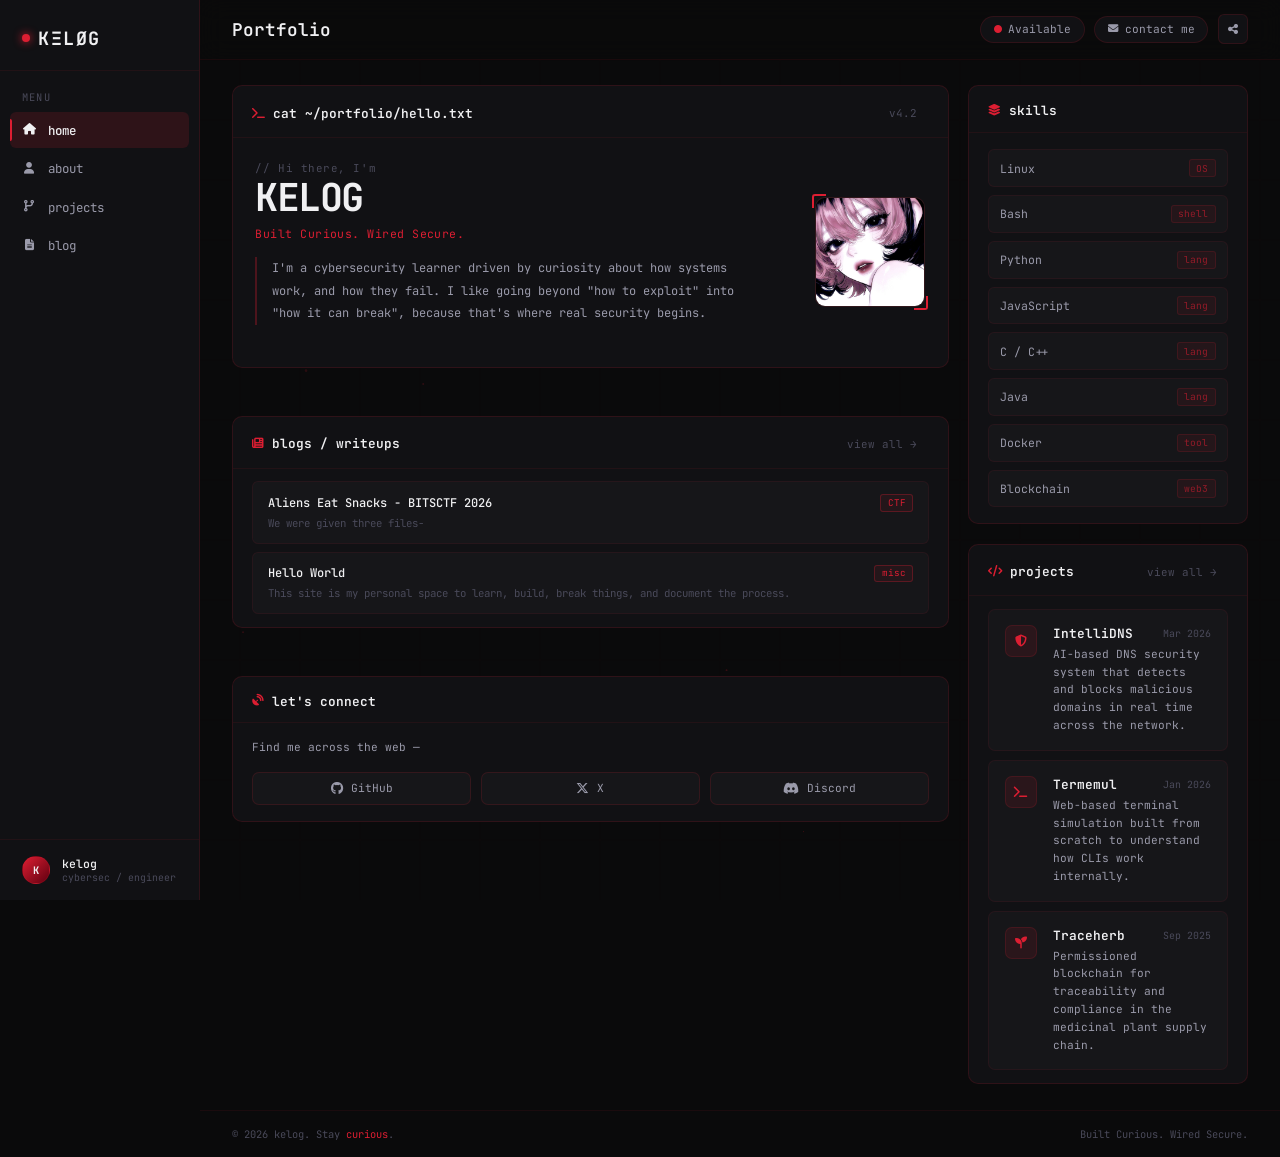
==== commit f395801a: "design update" ====
--- a/index.html
+++ b/index.html
@@ -5,362 +5,1045 @@
     <meta charset="UTF-8">
     <meta name="viewport" content="width=device-width, initial-scale=1.0">
     <link rel="stylesheet" href="https://cdnjs.cloudflare.com/ajax/libs/font-awesome/6.5.1/css/all.min.css">
-    <link
-        href="https://fonts.googleapis.com/css2?family=JetBrains+Mono:wght@300;400;500;600;700&family=Fira+Code:wght@300;400;500&display=swap"
+    <link href="https://fonts.googleapis.com/css2?family=JetBrains+Mono:wght@300;400;500;600;700&display=swap"
         rel="stylesheet">
-    <link rel="stylesheet" href="style.css">
-    <title>kelog</title>
+    <title>kelog - Built Curious. Wired Secure.</title>
     <style>
-        /* ── INDEX-SPECIFIC ONLY ── */
-
-        /* Hero layout */
-        .hero {
-            margin: 2rem 0;
-        }
-
-        .hero .window-body {
-            padding: 2.5rem 3rem;
+        *,
+        *::before,
+        *::after {
+            box-sizing: border-box;
+            margin: 0;
+            padding: 0;
+        }
+
+        :root {
+            --bg: #0a0a0b;
+            --surface: #111114;
+            --surface2: #161619;
+            --border: rgba(220, 30, 50, 0.15);
+            --border2: rgba(220, 30, 50, 0.08);
+            --red: #dc1e32;
+            --red-dim: rgba(220, 30, 50, 0.6);
+            --red-glow: rgba(220, 30, 50, 0.12);
+            --red-soft: rgba(220, 30, 50, 0.07);
+            --text: #f0f0f2;
+            --text-mid: #9a9aaa;
+            --text-dim: #4a4a5a;
+            --font: 'JetBrains Mono', monospace;
+        }
+
+        html {
+            scroll-behavior: smooth;
+        }
+
+        body {
+            background: var(--bg);
+            color: var(--text);
+            font-family: var(--font);
+            font-size: 13px;
+            min-height: 100vh;
+            overflow-x: hidden;
+        }
+
+        /* CANVAS */
+        #bg-canvas {
+            position: fixed;
+            inset: 0;
+            pointer-events: none;
+            z-index: 0;
+            opacity: 0.45;
+        }
+
+        /* SHELL */
+        .shell {
             display: grid;
-            grid-template-columns: 1fr 280px;
-            gap: 3rem;
-            align-items: center;
-        }
-
-        .hero-name {
-            font-size: 3.2rem;
+            grid-template-columns: 200px 1fr;
+            min-height: 100vh;
+            position: relative;
+            z-index: 1;
+        }
+
+        /* SIDEBAR */
+        .sidebar {
+            position: sticky;
+            top: 0;
+            height: 100vh;
+            display: flex;
+            flex-direction: column;
+            border-right: 1px solid var(--border);
+            background: var(--surface);
+            overflow: hidden;
+        }
+
+        .logo-wrap {
+            padding: 1.6rem 1.4rem 1.2rem;
+            border-bottom: 1px solid var(--border2);
+        }
+
+        .logo {
+            font-size: 1.15rem;
             font-weight: 700;
-            color: #fff;
-            line-height: 1;
-            margin: 0.8rem 0 0.4rem;
-            letter-spacing: -1px;
-        }
-
-        .hero-name .bracket {
-            color: rgba(220, 53, 69, 0.5);
-            font-weight: 300;
-        }
-
-        .hero-tagline {
-            font-size: 0.95rem;
-            color: var(--red);
-            margin-bottom: 1.2rem;
-        }
-
-        .hero-bio {
-            font-size: 0.82rem;
+            letter-spacing: 0.08em;
+            color: var(--text);
+            text-decoration: none;
+            display: flex;
+            align-items: center;
+            gap: 0.5rem;
+        }
+
+        .logo-dot {
+            width: 8px;
+            height: 8px;
+            border-radius: 50%;
+            background: var(--red);
+            box-shadow: 0 0 8px var(--red);
+            flex-shrink: 0;
+            animation: pulse-dot 2.4s ease-in-out infinite;
+        }
+
+        @keyframes pulse-dot {
+
+            0%,
+            100% {
+                opacity: 1;
+                box-shadow: 0 0 8px var(--red);
+            }
+
+            50% {
+                opacity: .5;
+                box-shadow: 0 0 3px var(--red);
+            }
+        }
+
+        .nav-section {
+            padding: 1.2rem 0.6rem 0.4rem;
+            flex: 1;
+        }
+
+        .nav-label {
+            font-size: 0.65rem;
+            color: var(--text-dim);
+            letter-spacing: 0.1em;
+            text-transform: uppercase;
+            padding: 0 0.8rem;
+            margin-bottom: 0.5rem;
+        }
+
+        .nav-item {
+            display: flex;
+            align-items: center;
+            gap: 0.7rem;
+            padding: 0.6rem 0.8rem;
+            border-radius: 6px;
             color: var(--text-mid);
-            line-height: 1.9;
-            margin-bottom: 2rem;
-            max-width: 520px;
-            border-left: 2px solid var(--border-red);
-            padding-left: 1rem;
-        }
-
-        /* Profile image */
-        .hero-image {
+            text-decoration: none;
+            font-size: 0.78rem;
+            font-weight: 400;
+            transition: all 0.18s;
+            margin-bottom: 0.15rem;
             position: relative;
-        }
-
-        .profile-pic {
-            width: 100%;
-            height: 280px;
-            border-radius: 8px;
-            object-fit: cover;
-            border: 1px solid var(--border-red);
-            filter: grayscale(20%) contrast(1.05);
-        }
-
-        .hero-image::after {
+            cursor: pointer;
+        }
+
+        .nav-item i {
+            width: 14px;
+            text-align: center;
+            font-size: 0.72rem;
+        }
+
+        .nav-item:hover {
+            color: var(--text);
+            background: var(--red-soft);
+        }
+
+        .nav-item.active {
+            color: var(--text);
+            background: rgba(220, 30, 50, 0.14);
+            font-weight: 500;
+        }
+
+        .nav-item.active::before {
             content: '';
             position: absolute;
-            top: 0;
             left: 0;
-            width: 100%;
-            height: 100%;
-            background: repeating-linear-gradient(0deg,
-                    transparent, transparent 3px,
-                    rgba(220, 53, 69, 0.03) 3px, rgba(220, 53, 69, 0.03) 4px);
-            border-radius: 8px;
-            pointer-events: none;
-        }
-
-        .hero-image::before {
-            content: '';
-            position: absolute;
-            top: -4px;
-            left: -4px;
-            width: 20px;
-            height: 20px;
-            border-top: 2px solid var(--red);
-            border-left: 2px solid var(--red);
-            z-index: 1;
-            border-radius: 2px 0 0 0;
-        }
-
-        .img-corner-br {
-            position: absolute;
-            bottom: -4px;
-            right: -4px;
-            width: 20px;
-            height: 20px;
-            border-bottom: 2px solid var(--red);
-            border-right: 2px solid var(--red);
-            z-index: 1;
-            border-radius: 0 0 2px 0;
-        }
-
-        /* Blog list — single column with inline layout */
-        #blog .grid {
-            grid-template-columns: 1fr;
-            gap: 0.5rem;
-        }
-
-        #blog .card {
-            display: flex;
-            align-items: baseline;
-            gap: 1.5rem;
+            top: 20%;
+            bottom: 20%;
+            width: 2px;
+            background: var(--red);
+            border-radius: 0 2px 2px 0;
+        }
+
+        .sidebar-footer {
             padding: 1rem 1.4rem;
-        }
-
-        #blog .card h3 {
-            margin-bottom: 0;
-            font-size: 0.88rem;
+            border-top: 1px solid var(--border2);
+            display: flex;
+            align-items: center;
+            gap: 0.7rem;
+        }
+
+        .avatar-sm {
+            width: 28px;
+            height: 28px;
+            border-radius: 50%;
+            background: linear-gradient(135deg, var(--red), #600010);
+            display: flex;
+            align-items: center;
+            justify-content: center;
+            font-size: 0.65rem;
+            font-weight: 700;
             flex-shrink: 0;
-        }
-
-        #blog .card p {
-            color: var(--text-dim);
-            font-size: 0.75rem;
+            border: 1px solid var(--border);
+        }
+
+        .footer-info {
+            min-width: 0;
+        }
+
+        .footer-name {
+            font-size: 0.72rem;
+            font-weight: 500;
+            color: var(--text);
             white-space: nowrap;
             overflow: hidden;
             text-overflow: ellipsis;
+        }
+
+        .footer-sub {
+            font-size: 0.62rem;
+            color: var(--text-dim);
+        }
+
+        /* MAIN */
+        .main {
+            display: flex;
+            flex-direction: column;
+            min-height: 100vh;
+        }
+
+        .topbar {
+            position: sticky;
+            top: 0;
+            z-index: 10;
+            display: flex;
+            align-items: center;
+            justify-content: space-between;
+            padding: 0.9rem 2rem;
+            border-bottom: 1px solid var(--border2);
+            background: rgba(10, 10, 11, 0.8);
+            backdrop-filter: blur(12px);
+        }
+
+        .topbar-title {
+            font-size: 1.1rem;
+            font-weight: 600;
+            color: var(--text);
+        }
+
+        .topbar-right {
+            display: flex;
+            align-items: center;
+            gap: 0.6rem;
+        }
+
+        .pill {
+            display: flex;
+            align-items: center;
+            gap: 0.4rem;
+            padding: 0.35rem 0.8rem;
+            border: 1px solid var(--border);
+            border-radius: 20px;
+            font-size: 0.7rem;
+            color: var(--text-mid);
+            background: var(--surface);
+            cursor: pointer;
+            transition: all 0.18s;
+            text-decoration: none;
+        }
+
+        .pill:hover {
+            border-color: var(--red-dim);
+            color: var(--text);
+        }
+
+        .pill i {
+            font-size: 0.65rem;
+        }
+
+        .icon-btn {
+            width: 30px;
+            height: 30px;
+            border-radius: 6px;
+            background: var(--surface);
+            border: 1px solid var(--border);
+            display: flex;
+            align-items: center;
+            justify-content: center;
+            color: var(--text-mid);
+            cursor: pointer;
+            font-size: 0.7rem;
+            transition: all 0.18s;
+        }
+
+        .icon-btn:hover {
+            color: var(--text);
+            border-color: var(--red-dim);
+        }
+
+        /* CONTENT — two independent flex columns */
+        .content {
+            padding: 1.6rem 2rem;
             flex: 1;
-        }
-
-        #blog .card .blog-meta {
-            margin-top: 0;
+            display: flex;
+            gap: 1.2rem;
+            align-items: flex-start;
+        }
+
+        .col-left {
+            flex: 1;
+            min-width: 0;
+            display: flex;
+            flex-direction: column;
+            gap: 3rem;
+        }
+
+        .col-right {
+            width: 280px;
             flex-shrink: 0;
+            display: flex;
+            flex-direction: column;
+            gap: 1.2rem;
+        }
+
+        /* CARDS */
+        .card {
+            background: var(--surface);
+            border: 1px solid var(--border);
+            border-radius: 10px;
+            overflow: hidden;
+            transition: border-color 0.2s;
+        }
+
+        .card:hover {
+            border-color: rgba(220, 30, 50, 0.3);
+        }
+
+        .card-head {
+            display: flex;
+            align-items: center;
+            justify-content: space-between;
+            padding: 1rem 1.2rem 0.8rem;
+            border-bottom: 1px solid var(--border2);
+        }
+
+        .card-title {
+            display: flex;
+            align-items: center;
+            gap: 0.5rem;
+            font-size: 0.8rem;
+            font-weight: 600;
+            color: var(--text);
+        }
+
+        .card-title i {
+            color: var(--red);
+            font-size: 0.72rem;
+        }
+
+        .tab-row {
+            display: flex;
+            gap: 0.2rem;
+        }
+
+        .tab {
+            padding: 0.25rem 0.7rem;
+            border-radius: 4px;
+            font-size: 0.68rem;
+            color: var(--text-dim);
+            cursor: pointer;
+            transition: all 0.15s;
+            font-family: var(--font);
+            background: none;
+            border: none;
+            text-decoration: none;
+        }
+
+        .tab.active,
+        .tab:hover {
+            background: var(--red-soft);
+            color: var(--text);
+        }
+
+        .tab.active {
+            color: var(--red);
+        }
+
+        /* HERO */
+        .hero-body {
+            padding: 1.4rem;
+            display: grid;
+            grid-template-columns: 1fr auto;
+            gap: 2rem;
+            align-items: center;
+        }
+
+        .hero-greeting {
+            font-size: 0.68rem;
+            color: var(--text-dim);
+            margin-bottom: 0.3rem;
+            letter-spacing: 0.05em;
+        }
+
+        .hero-name {
+            font-size: 2.4rem;
+            font-weight: 700;
+            line-height: 1;
+            color: var(--text);
+            letter-spacing: -1.5px;
+            margin-bottom: 0.5rem;
+        }
+
+        .hero-name .bracket {
+            color: var(--red);
+            opacity: 0.5;
+            font-weight: 300;
+        }
+
+        .hero-tag {
+            font-size: 0.72rem;
+            color: var(--red);
+            margin-bottom: 1rem;
+            letter-spacing: 0.04em;
+        }
+
+        .hero-bio {
+            font-size: 0.75rem;
+            color: var(--text-mid);
+            line-height: 1.9;
+            max-width: 480px;
+            border-left: 2px solid rgba(220, 30, 50, 0.3);
+            padding-left: 0.9rem;
+            margin-bottom: 1.2rem;
+        }
+
+        .cta-btn {
+            display: inline-flex;
+            align-items: center;
+            gap: 0.5rem;
+            padding: 0.5rem 1.1rem;
+            background: var(--red);
+            color: #fff;
+            border-radius: 6px;
+            font-size: 0.72rem;
+            font-weight: 600;
+            font-family: var(--font);
+            text-decoration: none;
+            letter-spacing: 0.03em;
+            transition: all 0.2s;
+            border: none;
+            cursor: pointer;
+        }
+
+        .cta-btn:hover {
+            background: #b81828;
+            transform: translateY(-1px);
+        }
+
+        .profile-frame {
+            position: relative;
+            flex-shrink: 0;
+        }
+
+        .profile-pic {
+            width: 110px;
+            height: 110px;
+            border-radius: 10px;
+            object-fit: cover;
+            border: 1px solid var(--border);
+            filter: grayscale(15%);
+            display: block;
+            background: var(--surface2);
+        }
+
+        .profile-corner {
+            position: absolute;
+            width: 14px;
+            height: 14px;
+            border-color: var(--red);
+            border-style: solid;
+        }
+
+        .profile-corner.tl {
+            top: -3px;
+            left: -3px;
+            border-width: 2px 0 0 2px;
+            border-radius: 3px 0 0 0;
+        }
+
+        .profile-corner.br {
+            bottom: -3px;
+            right: -3px;
+            border-width: 0 2px 2px 0;
+            border-radius: 0 0 3px 0;
+        }
+
+        /* SKILLS */
+        .skills-body {
+            padding: 1rem 1.2rem;
+            display: flex;
+            flex-direction: column;
+            gap: 0.5rem;
+        }
+
+        .skill-row {
+            display: flex;
+            align-items: center;
+            gap: 0.8rem;
+            padding: 0.55rem 0.7rem;
+            border-radius: 6px;
+            background: var(--surface2);
+            border: 1px solid var(--border2);
+            transition: all 0.18s;
+        }
+
+        .skill-row:hover {
+            border-color: var(--border);
+            background: rgba(220, 30, 50, 0.05);
+        }
+
+        .skill-label {
+            font-size: 0.72rem;
+            color: var(--text-mid);
+            font-weight: 400;
+            min-width: 70px;
+            flex: 1;
+        }
+
+        .skill-tag {
+            font-size: 0.6rem;
+            color: var(--red-dim);
+            border: 1px solid var(--border);
+            padding: 0.1rem 0.4rem;
+            border-radius: 3px;
+            background: var(--red-soft);
             white-space: nowrap;
         }
 
-        #blog .card .card-label {
-            display: none;
-        }
-
-        /* Responsive */
+        /* PROJECTS */
+        .projects-body {
+            padding: 0.8rem 1.2rem;
+            display: flex;
+            flex-direction: column;
+            gap: 0.6rem;
+        }
+
+        .project-row {
+            display: flex;
+            align-items: flex-start;
+            gap: 1rem;
+            padding: 0.9rem 1rem;
+            border-radius: 7px;
+            background: var(--surface2);
+            border: 1px solid var(--border2);
+            cursor: pointer;
+            transition: all 0.18s;
+        }
+
+        .project-row:hover {
+            border-color: var(--border);
+            background: rgba(220, 30, 50, 0.05);
+            transform: translateX(2px);
+        }
+
+        .proj-icon {
+            width: 32px;
+            height: 32px;
+            border-radius: 7px;
+            background: rgba(220, 30, 50, 0.1);
+            border: 1px solid var(--border);
+            display: flex;
+            align-items: center;
+            justify-content: center;
+            color: var(--red);
+            font-size: 0.75rem;
+            flex-shrink: 0;
+        }
+
+        .proj-info {
+            flex: 1;
+            min-width: 0;
+        }
+
+        .proj-name-row {
+            display: flex;
+            align-items: center;
+            justify-content: space-between;
+            margin-bottom: 0.25rem;
+        }
+
+        .proj-name {
+            font-size: 0.8rem;
+            font-weight: 600;
+            color: var(--text);
+        }
+
+        .proj-desc {
+            font-size: 0.7rem;
+            color: var(--text-mid);
+            line-height: 1.6;
+        }
+
+        .proj-date {
+            font-size: 0.62rem;
+            color: var(--text-dim);
+            flex-shrink: 0;
+        }
+
+        /* BLOGS */
+        .blogs-body {
+            padding: 0.8rem 1.2rem;
+            display: flex;
+            flex-direction: column;
+            gap: 0.5rem;
+        }
+
+        .blog-row {
+            padding: 0.75rem 0.9rem;
+            border-radius: 6px;
+            background: var(--surface2);
+            border: 1px solid var(--border2);
+            cursor: pointer;
+            transition: all 0.18s;
+        }
+
+        .blog-row:hover {
+            border-color: var(--border);
+            background: rgba(220, 30, 50, 0.05);
+        }
+
+        .blog-top {
+            display: flex;
+            align-items: center;
+            justify-content: space-between;
+            margin-bottom: 0.25rem;
+        }
+
+        .blog-title {
+            font-size: 0.75rem;
+            font-weight: 500;
+            color: var(--text);
+        }
+
+        .blog-badge {
+            font-size: 0.58rem;
+            color: var(--red);
+            border: 1px solid rgba(220, 30, 50, 0.3);
+            padding: 0.1rem 0.4rem;
+            border-radius: 3px;
+            background: var(--red-soft);
+            white-space: nowrap;
+        }
+
+        .blog-excerpt {
+            font-size: 0.67rem;
+            color: var(--text-dim);
+            line-height: 1.4;
+            white-space: nowrap;
+            overflow: hidden;
+            text-overflow: ellipsis;
+        }
+
+        .loading-text {
+            padding: 1rem 1.2rem;
+            font-size: 0.72rem;
+            color: var(--text-dim);
+        }
+
+        /* CONNECT */
+        .connect-body {
+            padding: 1rem 1.2rem;
+            display: flex;
+            flex-direction: column;
+            gap: 0.9rem;
+        }
+
+        .connect-label {
+            font-size: 0.7rem;
+            color: var(--text-mid);
+            line-height: 1.6;
+        }
+
+        .social-row {
+            display: flex;
+            gap: 0.6rem;
+        }
+
+        .social-link {
+            display: flex;
+            align-items: center;
+            gap: 0.5rem;
+            padding: 0.55rem 1rem;
+            border-radius: 7px;
+            background: var(--surface2);
+            border: 1px solid var(--border);
+            color: var(--text-mid);
+            text-decoration: none;
+            font-size: 0.7rem;
+            transition: all 0.18s;
+            flex: 1;
+            justify-content: center;
+        }
+
+        .social-link:hover {
+            border-color: var(--red-dim);
+            color: var(--text);
+            background: rgba(220, 30, 50, 0.07);
+        }
+
+        .social-link i {
+            font-size: 0.8rem;
+        }
+
+        /* FOOTER */
+        .footer {
+            padding: 1rem 2rem;
+            border-top: 1px solid var(--border2);
+            display: flex;
+            align-items: center;
+            justify-content: space-between;
+            font-size: 0.65rem;
+            color: var(--text-dim);
+        }
+
+        /* MOBILE */
         @media (max-width: 900px) {
-            .hero .window-body {
+            .shell {
                 grid-template-columns: 1fr;
-                padding: 2rem;
-                gap: 1.5rem;
-            }
-
-            .hero-name {
-                font-size: 2.2rem;
-            }
-
-            .hero-image {
-                order: -1;
-            }
-
-            .profile-pic {
-                height: 220px;
-            }
-        }
-
-        @media (max-width: 600px) {
+            }
+
+            .sidebar {
+                display: none;
+            }
+
+            .content {
+                flex-direction: column;
+                padding: 1rem;
+            }
+
+            .col-right {
+                width: 100%;
+            }
+
             .hero-name {
                 font-size: 1.8rem;
             }
+
+            .hero-body {
+                grid-template-columns: 1fr;
+                gap: 1rem;
+            }
+
+            .profile-frame {
+                display: none;
+            }
+
+            .social-row {
+                flex-wrap: wrap;
+            }
         }
     </style>
 </head>
 
 <body>
 
-    <div class="bg-graphics">
-        <div class="bg-grid"></div>
-        <div class="bg-dots"></div>
-        <div class="bg-blob"></div>
-        <div class="bg-blob"></div>
-    </div>
-
-    <header>
-        <a href="index.html" class="logo">KΞLØG</a>
-        <div class="menu-toggle" onclick="toggleMenu()">
-            <span></span><span></span><span></span>
-        </div>
-        <nav id="nav">
-            <a href="index.html" class="active">home</a>
-            <a href="about.html">about</a>
-            <a href="projects.html">projects</a>
-            <a href="blogs.html">blog</a>
-            <a href="contact.html">contact</a>
-        </nav>
-    </header>
-
-    <main>
-        <div class="container">
-
-            <!-- Hero -->
-            <section class="hero">
-                <div class="window">
-                    <div class="window-bar">
-                        <div class="dot r"></div>
-                        <div class="dot y"></div>
-                        <div class="dot g"></div>
-                        <span class="window-title">~/portfolio — bash</span>
+    <canvas id="bg-canvas"></canvas>
+
+    <div class="shell">
+
+        <!-- SIDEBAR -->
+        <aside class="sidebar">
+            <div class="logo-wrap">
+                <a href="index.html" class="logo">
+                    <div class="logo-dot"></div>
+                    KΞLØG
+                </a>
+            </div>
+
+            <div class="nav-section">
+                <div class="nav-label">Menu</div>
+                <a href="index.html" class="nav-item active"><i class="fas fa-house"></i> home</a>
+                <a href="about.html" class="nav-item"><i class="fas fa-user"></i> about</a>
+                <a href="projects.html" class="nav-item"><i class="fas fa-code-branch"></i> projects</a>
+                <a href="blogs.html" class="nav-item"><i class="fas fa-file-lines"></i> blog</a>
+            </div>
+
+            <div class="sidebar-footer">
+                <div class="avatar-sm">K</div>
+                <div class="footer-info">
+                    <div class="footer-name">kelog</div>
+                    <div class="footer-sub">cybersec / engineer</div>
+                </div>
+            </div>
+        </aside>
+
+        <!-- MAIN -->
+        <div class="main">
+
+            <!-- TOPBAR -->
+            <div class="topbar">
+                <div class="topbar-title">Portfolio</div>
+                <div class="topbar-right">
+                    <div class="pill"><i class="fas fa-circle" style="color:var(--red);font-size:0.5rem"></i> Available
                     </div>
-                    <div class="window-body">
-                        <div class="hero-content">
-                            <div style="font-size:0.8rem; color:var(--text-dim); margin-bottom:0.4rem;">Hi there, I'm
+                    <a href="contact.html" class="pill"><i class="fas fa-envelope"></i> contact me</a>
+                    <div class="icon-btn" id="shareBtn" onclick="copyLink()" title="Copy link">
+                        <i class="fas fa-share-nodes" id="shareIcon"></i>
+                    </div>
+                </div>
+            </div>
+
+            <!-- TWO-COLUMN CONTENT -->
+            <div class="content">
+
+                <!-- LEFT COLUMN -->
+                <div class="col-left">
+
+                    <!-- HERO -->
+                    <div class="card">
+                        <div class="card-head">
+                            <div class="card-title"><i class="fas fa-terminal"></i> cat ~/portfolio/hello.txt</div>
+                            <div class="tab-row">
+                                <button class="tab">v4.2</button>
                             </div>
-                            <h1 class="hero-name"><span class="bracket">[</span>KELOG<span class="bracket">]</span></h1>
-                            <div class="hero-tagline">Built Curious. Wired Secure.</div>
-                            <p class="hero-bio">I'm a cybersecurity learner driven by curiosity about how systems work,
-                                and how they fail. I like going beyond "how to exploit" into "how it can break", because
-                                that's where real security begins.</p>
-                            <a href="contact.html" class="cta-button">
-                                Get In Touch
-                                <i class="fas fa-arrow-right" style="font-size:0.7rem"></i>
-                            </a>
                         </div>
-                        <div class="hero-image">
-                            <img src="/sources/pic.jpg" alt="Profile" class="profile-pic">
-                            <div class="img-corner-br"></div>
+                        <div class="hero-body">
+                            <div class="hero-content">
+                                <div class="hero-greeting">// Hi there, I'm</div>
+                                <h1 class="hero-name">KELOG</h1>
+                                <div class="hero-tag">Built Curious. Wired Secure.</div>
+                                <p class="hero-bio">I'm a cybersecurity learner driven by curiosity about how systems
+                                    work,
+                                    and how they fail. I like going beyond "how to exploit" into "how it can break",
+                                    because
+                                    that's where real security begins.</p>
+                            </div>
+                            <div class="profile-frame">
+                                <img src="/sources/pic.jpg" alt="Profile" class="profile-pic">
+                                <div class="profile-corner tl"></div>
+                                <div class="profile-corner br"></div>
+                            </div>
                         </div>
                     </div>
-                </div>
-            </section>
-
-            <!-- Skills -->
-            <section id="skills">
-                <div class="section-header">
-                    <h2 class="section-title">skills</h2>
-                </div>
-                <div class="grid">
-                    <div class="card" data-lang="OS">
-                        <h3>Linux</h3>
+
+                    <!-- BLOGS -->
+                    <div class="card">
+                        <div class="card-head">
+                            <div class="card-title"><i class="fas fa-newspaper"></i> blogs / writeups</div>
+                            <a href="blogs.html" class="tab" style="text-decoration:none">view all →</a>
+                        </div>
+                        <div class="blogs-body" id="blogsContainer">
+                            <div class="loading-text">// fetching recent posts...</div>
+                        </div>
                     </div>
-                    <div class="card" data-lang="shell">
-                        <h3>Bash</h3>
+
+                    <!-- CONNECT -->
+                    <div class="card">
+                        <div class="card-head">
+                            <div class="card-title"><i class="fas fa-satellite-dish"></i> let's connect</div>
+                        </div>
+                        <div class="connect-body">
+                            <div class="connect-label">Find me across the web —</div>
+                            <div class="social-row">
+                                <a href="https://github.com/amkx1" target="_blank" class="social-link"><i
+                                        class="fab fa-github"></i> GitHub</a>
+                                <a href="https://x.com/ankita01mk" target="_blank" class="social-link"><i
+                                        class="fab fa-x-twitter"></i> X</a>
+                                <a href="https://discord.com/users/k3l0g" target="_blank" class="social-link"><i
+                                        class="fab fa-discord"></i> Discord</a>
+                            </div>
+                        </div>
                     </div>
-                    <div class="card" data-lang="lang">
-                        <h3>Javascript</h3>
+
+                </div><!-- /col-left -->
+
+                <!-- RIGHT COLUMN -->
+                <div class="col-right">
+
+                    <!-- SKILLS -->
+                    <div class="card">
+                        <div class="card-head">
+                            <div class="card-title"><i class="fas fa-layer-group"></i> skills</div>
+                        </div>
+                        <div class="skills-body">
+                            <div class="skill-row"><span class="skill-label">Linux</span><span
+                                    class="skill-tag">OS</span></div>
+                            <div class="skill-row"><span class="skill-label">Bash</span><span
+                                    class="skill-tag">shell</span></div>
+                            <div class="skill-row"><span class="skill-label">Python</span><span
+                                    class="skill-tag">lang</span></div>
+                            <div class="skill-row"><span class="skill-label">JavaScript</span><span
+                                    class="skill-tag">lang</span></div>
+                            <div class="skill-row"><span class="skill-label">C / C++</span><span
+                                    class="skill-tag">lang</span></div>
+                            <div class="skill-row"><span class="skill-label">Java</span><span
+                                    class="skill-tag">lang</span></div>
+                            <div class="skill-row"><span class="skill-label">Docker</span><span
+                                    class="skill-tag">tool</span></div>
+                            <div class="skill-row"><span class="skill-label">Blockchain</span><span
+                                    class="skill-tag">web3</span></div>
+                        </div>
                     </div>
-                    <div class="card" data-lang="lang">
-                        <h3>Python</h3>
+
+                    <!-- PROJECTS -->
+                    <div class="card">
+                        <div class="card-head">
+                            <div class="card-title"><i class="fas fa-code"></i> projects</div>
+                            <a href="projects.html" class="tab" style="text-decoration:none">view all →</a>
+                        </div>
+                        <div class="projects-body">
+
+                            <div class="project-row">
+                                <div class="proj-icon"><i class="fas fa-shield-halved"></i></div>
+                                <div class="proj-info">
+                                    <div class="proj-name-row">
+                                        <div class="proj-name">IntelliDNS</div>
+                                        <div class="proj-date">Mar 2026</div>
+                                    </div>
+                                    <div class="proj-desc">AI-based DNS security system that detects and blocks
+                                        malicious domains in real time across the network.</div>
+                                </div>
+                            </div>
+
+                            <div class="project-row">
+                                <div class="proj-icon"><i class="fas fa-terminal"></i></div>
+                                <div class="proj-info">
+                                    <div class="proj-name-row">
+                                        <div class="proj-name">Termemul</div>
+                                        <div class="proj-date">Jan 2026</div>
+                                    </div>
+                                    <div class="proj-desc">Web-based terminal simulation built from scratch to
+                                        understand how CLIs work internally.</div>
+                                </div>
+                            </div>
+
+                            <div class="project-row">
+                                <div class="proj-icon"><i class="fas fa-seedling"></i></div>
+                                <div class="proj-info">
+                                    <div class="proj-name-row">
+                                        <div class="proj-name">Traceherb</div>
+                                        <div class="proj-date">Sep 2025</div>
+                                    </div>
+                                    <div class="proj-desc">Permissioned blockchain for traceability and compliance in
+                                        the medicinal plant supply chain.</div>
+                                </div>
+                            </div>
+
+                        </div>
                     </div>
-                    <div class="card" data-lang="lang">
-                        <h3>C</h3>
-                    </div>
-                    <div class="card" data-lang="lang">
-                        <h3>C++</h3>
-                    </div>
-                    <div class="card" data-lang="lang">
-                        <h3>Java</h3>
-                    </div>
-                    <div class="card" data-lang="web3">
-                        <h3>Blockchain</h3>
-                    </div>
-                    <div class="card" data-lang="tool">
-                        <h3>Docker</h3>
-                    </div>
-                </div>
-            </section>
-
-            <!-- Blogs -->
-            <section id="blog">
-                <div class="section-header">
-                    <h2 class="section-title">blogs / writeups</h2>
-                    <a href="blogs.html" class="more-link">view all</a>
-                </div>
-                <div class="grid" id="blogsContainer">
-                    <div class="loading">fetching recent posts...</div>
-                </div>
-            </section>
-
-            <!-- Projects -->
-            <section id="projects">
-                <div class="section-header">
-                    <h2 class="section-title">projects</h2>
-                    <a href="projects.html" class="more-link">view all</a>
-                </div>
-                <div class="grid">
-                    <div class="card">
-                        <div class="card-label">project</div>
-                        <h3>Termemul</h3>
-                        <p>Web-based terminal simulation built from scratch to understand how command-line interfaces
-                            work internally, from input handling to shell-style command parsing, without relying on
-                            real OS execution.</p>
-                        <div class="blog-meta"><span class="tag">Jan 2026</span></div>
-                    </div>
-                    <div class="card">
-                        <div class="card-label">project</div>
-                        <h3>Traceherb</h3>
-                        <p>Implements a permissioned blockchain network to ensure traceability, authenticity, and
-                            regulatory compliance in the medicinal plant supply chain.</p>
-                        <div class="blog-meta"><span class="tag">Sep 2025</span></div>
-                    </div>
-                </div>
-            </section>
-
-            <!-- Connect -->
-            <section class="connect-section">
-                <div class="connect">
-                    <h2>Let's Connect</h2>
-                    <div class="social-links">
-                        <a href="https://github.com/amkx1" target="_blank" class="social-icon" title="GitHub">
-                            <i class="fab fa-github"></i>
-                        </a>
-                        <a href="https://x.com/ankita01mk" target="_blank" class="social-icon" title="X (Twitter)">
-                            <i class="fab fa-x-twitter"></i>
-                        </a>
-                        <a href="https://discord.com/users/k3l0g" target="_blank" class="social-icon" title="Discord">
-                            <i class="fab fa-discord"></i>
-                        </a>
-                    </div>
-                </div>
-            </section>
-
-        </div>
-    </main>
-
-    <footer>
-        <p>© 2026 kelog. Stay <span>curious</span>.</p>
-    </footer>
+
+                </div><!-- /col-right -->
+
+            </div><!-- /content -->
+
+            <footer class="footer">
+                <span>© 2026 kelog. Stay <span style="color:var(--red)">curious</span>.</span>
+                <span>Built Curious. Wired Secure.</span>
+            </footer>
+
+        </div><!-- /main -->
+    </div><!-- /shell -->
 
     <script>
-        function toggleMenu() {
-            document.getElementById('nav').classList.toggle('active');
-        }
-
+        /* BACKGROUND: floating grid dots */
+        (function () {
+            const canvas = document.getElementById('bg-canvas');
+            const ctx = canvas.getContext('2d');
+            let W, H, particles;
+            const RED = '220,30,50';
+
+            function resize() { W = canvas.width = window.innerWidth; H = canvas.height = window.innerHeight; }
+
+            function makeParticles() {
+                particles = [];
+                const count = Math.floor((W * H) / 22000);
+                for (let i = 0; i < count; i++) {
+                    particles.push({
+                        x: Math.random() * W, y: Math.random() * H,
+                        r: Math.random() * 1.2 + 0.3,
+                        vx: (Math.random() - 0.5) * 0.15,
+                        vy: (Math.random() - 0.5) * 0.15,
+                        alpha: Math.random() * 0.4 + 0.1,
+                    });
+                }
+            }
+
+            function draw() {
+                ctx.clearRect(0, 0, W, H);
+                ctx.strokeStyle = `rgba(${RED},0.04)`;
+                ctx.lineWidth = 1;
+                const gs = 60;
+                for (let x = 0; x < W; x += gs) { ctx.beginPath(); ctx.moveTo(x, 0); ctx.lineTo(x, H); ctx.stroke(); }
+                for (let y = 0; y < H; y += gs) { ctx.beginPath(); ctx.moveTo(0, y); ctx.lineTo(W, y); ctx.stroke(); }
+                particles.forEach(p => {
+                    p.x += p.vx; p.y += p.vy;
+                    if (p.x < 0) p.x = W; if (p.x > W) p.x = 0;
+                    if (p.y < 0) p.y = H; if (p.y > H) p.y = 0;
+                    ctx.beginPath();
+                    ctx.arc(p.x, p.y, p.r, 0, Math.PI * 2);
+                    ctx.fillStyle = `rgba(${RED},${p.alpha})`;
+                    ctx.fill();
+                });
+                requestAnimationFrame(draw);
+            }
+
+            resize(); makeParticles(); draw();
+            window.addEventListener('resize', () => { resize(); makeParticles(); });
+        })();
+
+        //share-link
+        function copyLink() {
+            navigator.clipboard.writeText(window.location.href).then(() => {
+                const btn = document.getElementById('shareBtn');
+                const icon = document.getElementById('shareIcon');
+                icon.className = 'fas fa-check';
+                btn.style.borderColor = 'var(--red)';
+                btn.style.color = 'var(--text)';
+                setTimeout(() => {
+                    icon.className = 'fas fa-share-nodes';
+                    btn.style.borderColor = '';
+                    btn.style.color = '';
+                }, 2000);
+            });
+        }
+
+        /* LOAD BLOGS */
         async function loadRecentBlogs() {
+            const container = document.getElementById('blogsContainer');
             try {
                 const response = await fetch('blogs.json');
                 const data = await response.json();
-                const recentBlogs = data.blogs.slice(0, 3);
-                const container = document.getElementById('blogsContainer');
+                const recent = data.blogs.slice(0, 3);
                 container.innerHTML = '';
-                recentBlogs.forEach(blog => {
-                    const card = document.createElement('div');
-                    card.className = 'card';
-                    card.innerHTML = `
-                        <div class="card-label">writeup</div>
-                        <h3>${blog.title}</h3>
-                        <p>${blog.excerpt}</p>
-                        <div class="blog-meta"><span class="tag">${blog.date}</span>&nbsp;<span class="tag">${blog.category}</span></div>
-                    `;
-                    card.onclick = () => window.location.href = `blog.html?id=${blog.id}`;
-                    container.appendChild(card);
+                recent.forEach(blog => {
+                    const row = document.createElement('div');
+                    row.className = 'blog-row';
+                    row.innerHTML = `
+            <div class="blog-top">
+              <span class="blog-title">${blog.title}</span>
+              <span class="blog-badge">${blog.category}</span>
+            </div>
+            <div class="blog-excerpt">${blog.excerpt}</div>
+          `;
+                    row.onclick = () => window.location.href = `blog.html?id=${blog.id}`;
+                    container.appendChild(row);
                 });
             } catch (e) {
-                document.getElementById('blogsContainer').innerHTML = '<div class="loading">// no posts found — check back later</div>';
-            }
-        }
-
+                container.innerHTML = '<div class="loading-text">// no posts found — check back later</div>';
+            }
+        }
         loadRecentBlogs();
     </script>
+
 </body>
 
 </html>
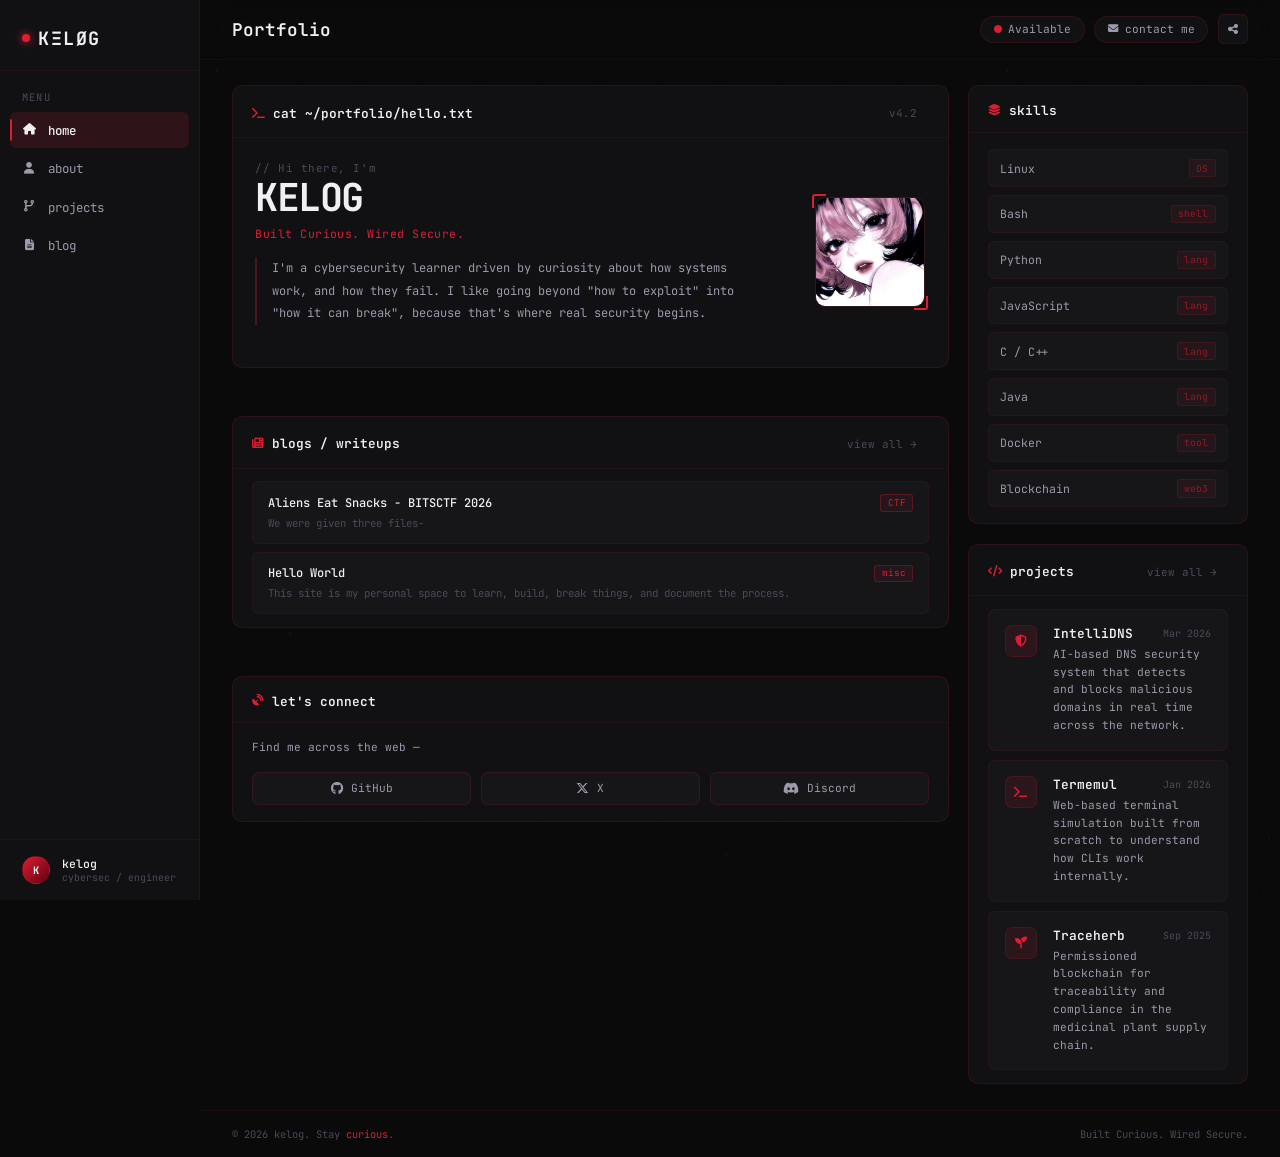
==== commit 63c07127: "fixed nav issues" ====
--- a/index.html
+++ b/index.html
@@ -751,10 +751,95 @@
                 flex-wrap: wrap;
             }
         }
+
+        .mobile-nav {
+            display: none;
+        }
+
+        @media (max-width: 900px) {
+            .mobile-nav {
+                display: flex;
+                align-items: center;
+                justify-content: space-between;
+                position: fixed;
+                top: 0;
+                left: 0;
+                right: 0;
+                height: 52px;
+                padding: 0 1.2rem;
+                background: rgba(10, 10, 11, 0.92);
+                backdrop-filter: blur(12px);
+                border-bottom: 1px solid var(--border);
+                z-index: 100;
+            }
+
+            .shell {
+                padding-top: 52px;
+            }
+
+            .mobile-logo {
+                font-size: 1rem;
+                font-weight: 700;
+                letter-spacing: 0.08em;
+                color: var(--text);
+                text-decoration: none;
+                display: flex;
+                align-items: center;
+                gap: 0.5rem;
+            }
+
+            .mobile-logo-dot {
+                width: 7px;
+                height: 7px;
+                border-radius: 50%;
+                background: var(--red);
+                box-shadow: 0 0 8px var(--red);
+                animation: pulse-dot 2.4s ease-in-out infinite;
+            }
+
+            .mobile-nav-links {
+                display: flex;
+                align-items: center;
+                gap: 0.2rem;
+            }
+
+            .mobile-nav-links a {
+                width: 34px;
+                height: 34px;
+                display: flex;
+                align-items: center;
+                justify-content: center;
+                border-radius: 6px;
+                color: var(--text-mid);
+                text-decoration: none;
+                font-size: 0.8rem;
+                transition: all 0.15s;
+            }
+
+            .mobile-nav-links a:hover,
+            .mobile-nav-links a.active {
+                color: var(--text);
+                background: var(--red-soft);
+            }
+        }
     </style>
 </head>
 
 <body>
+    <!-- MOBILE NAV -->
+    <div class="mobile-nav">
+        <a href="index.html" class="mobile-logo">
+            <div class="mobile-logo-dot"></div>
+            KΞLØG
+        </a>
+        <div class="mobile-nav-links">
+            <a href="index.html"><i class="fas fa-house"></i></a>
+            <a href="about.html"><i class="fas fa-user"></i></a>
+            <a href="projects.html"><i class="fas fa-code-branch"></i></a>
+            <a href="blogs.html"><i class="fas fa-file-lines"></i></a>
+            <a href="contact.html"><i class="fas fa-envelope"></i></a>
+        </div>
+    </div>
 
     <canvas id="bg-canvas"></canvas>
 
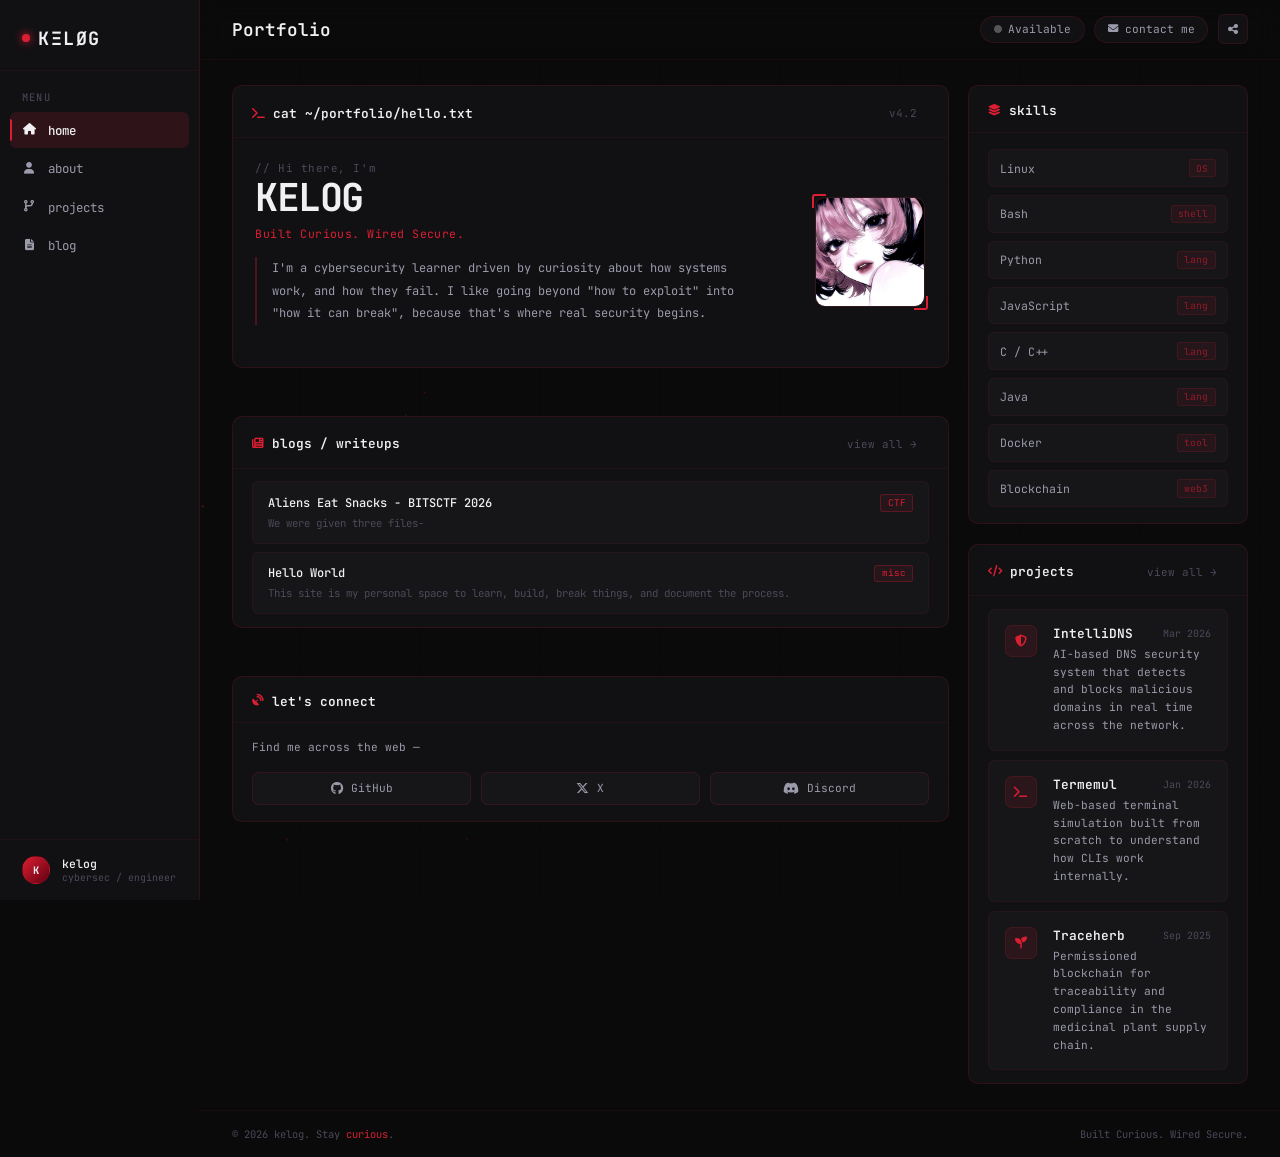
==== commit 1faad384: "Status update" ====
--- a/index.html
+++ b/index.html
@@ -212,6 +212,17 @@
         .footer-sub {
             font-size: 0.62rem;
             color: var(--text-dim);
+        }
+
+        @media (max-width: 600px) {
+            .hero-body {
+                grid-template-columns: 1fr;
+                gap: 1.2rem;
+            }
+
+            .profile-frame {
+                order: -1;
+            }
         }
 
         /* MAIN */
@@ -878,7 +889,9 @@
             <div class="topbar">
                 <div class="topbar-title">Portfolio</div>
                 <div class="topbar-right">
-                    <div class="pill"><i class="fas fa-circle" style="color:var(--red);font-size:0.5rem"></i> Available
+                    <div class="pill" id="status-pill">
+                        <i class="fas fa-circle" id="status-dot" style="color:#555; font-size:0.5rem"></i>
+                        <span id="status-text">...</span>
                     </div>
                     <a href="contact.html" class="pill"><i class="fas fa-envelope"></i> contact me</a>
                     <div class="icon-btn" id="shareBtn" onclick="copyLink()" title="Copy link">
@@ -1127,6 +1140,39 @@
             }
         }
         loadRecentBlogs();
+
+        const DISCORD_ID = '743795887792193660';
+
+        async function updateStatus() {
+            try {
+                const res = await fetch(`https://api.lanyard.rest/v1/users/${DISCORD_ID}`);
+                const { data } = await res.json();
+                const status = data.discord_status;
+
+                const dot = document.getElementById('status-dot');
+                const text = document.getElementById('status-text');
+
+                const map = {
+                    online: { label: 'Available', color: '#39FF14', glow: true },
+                    idle: { label: 'Available', color: '#39FF14', glow: false },
+                    dnd: { label: 'Available', color: '#39FF14', glow: false },
+                    offline: { label: 'Offline', color: '#555', glow: false },
+                };
+
+                const s = map[status] || map.offline;
+                dot.style.color = s.color;
+                dot.style.filter = s.glow
+                    ? 'drop-shadow(0 0 4px var(--red))'
+                    : 'none';
+                text.textContent = s.label;
+
+            } catch (e) {
+                document.getElementById('status-text').textContent = 'Available';
+            }
+        }
+
+        updateStatus();
+        setInterval(updateStatus, 30000);
     </script>
 
 </body>
